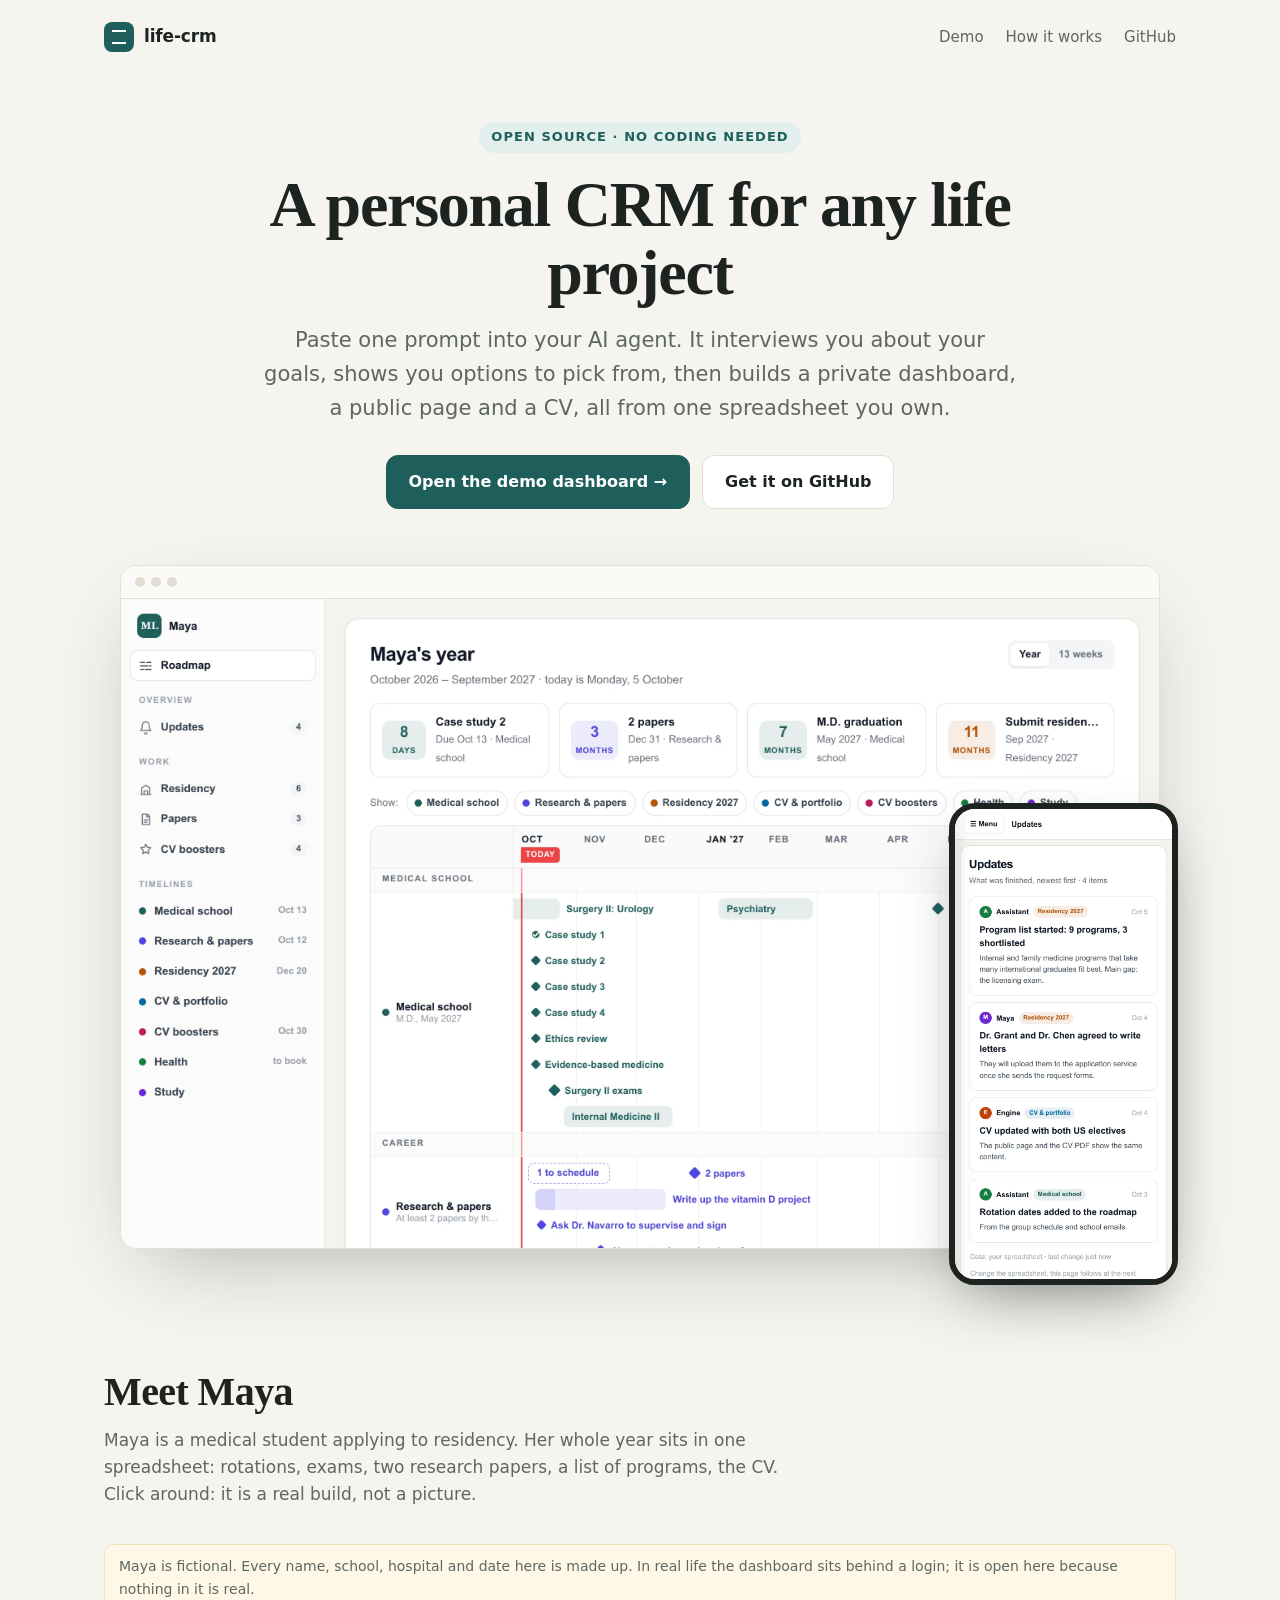
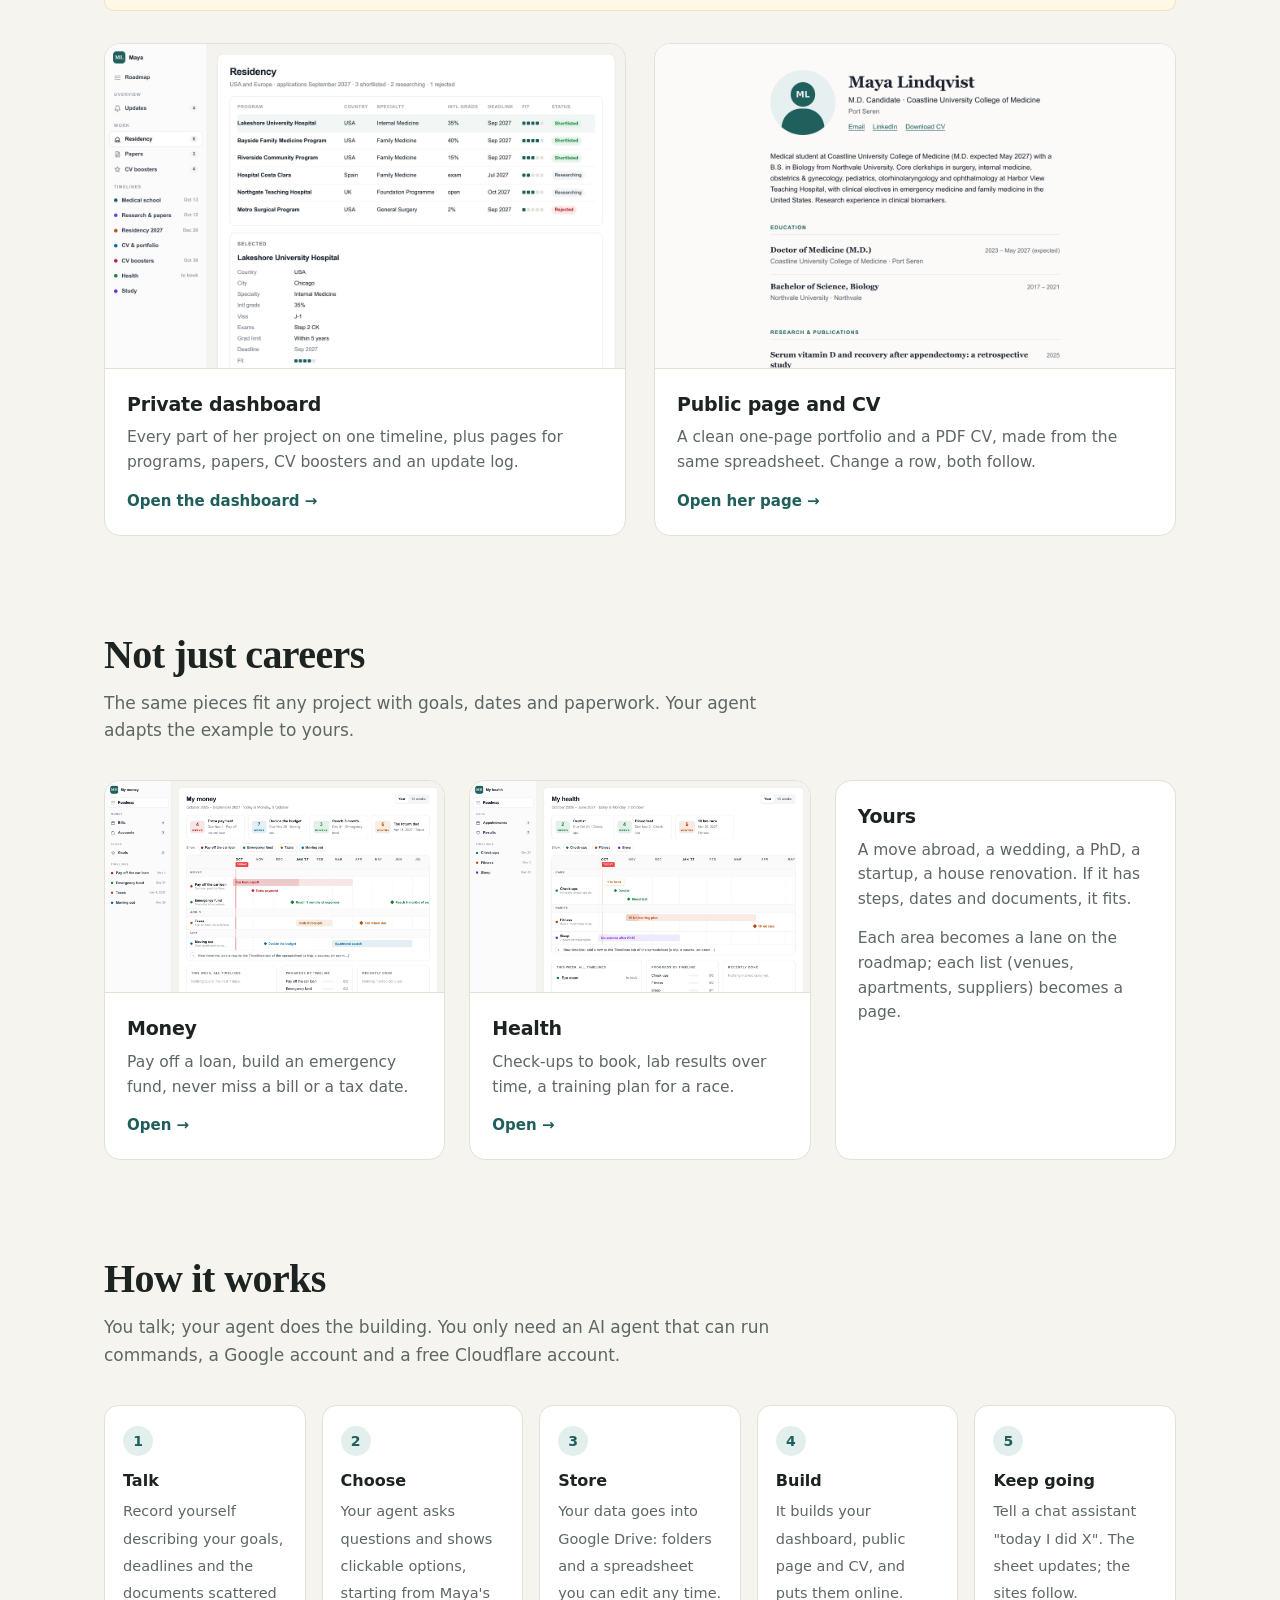
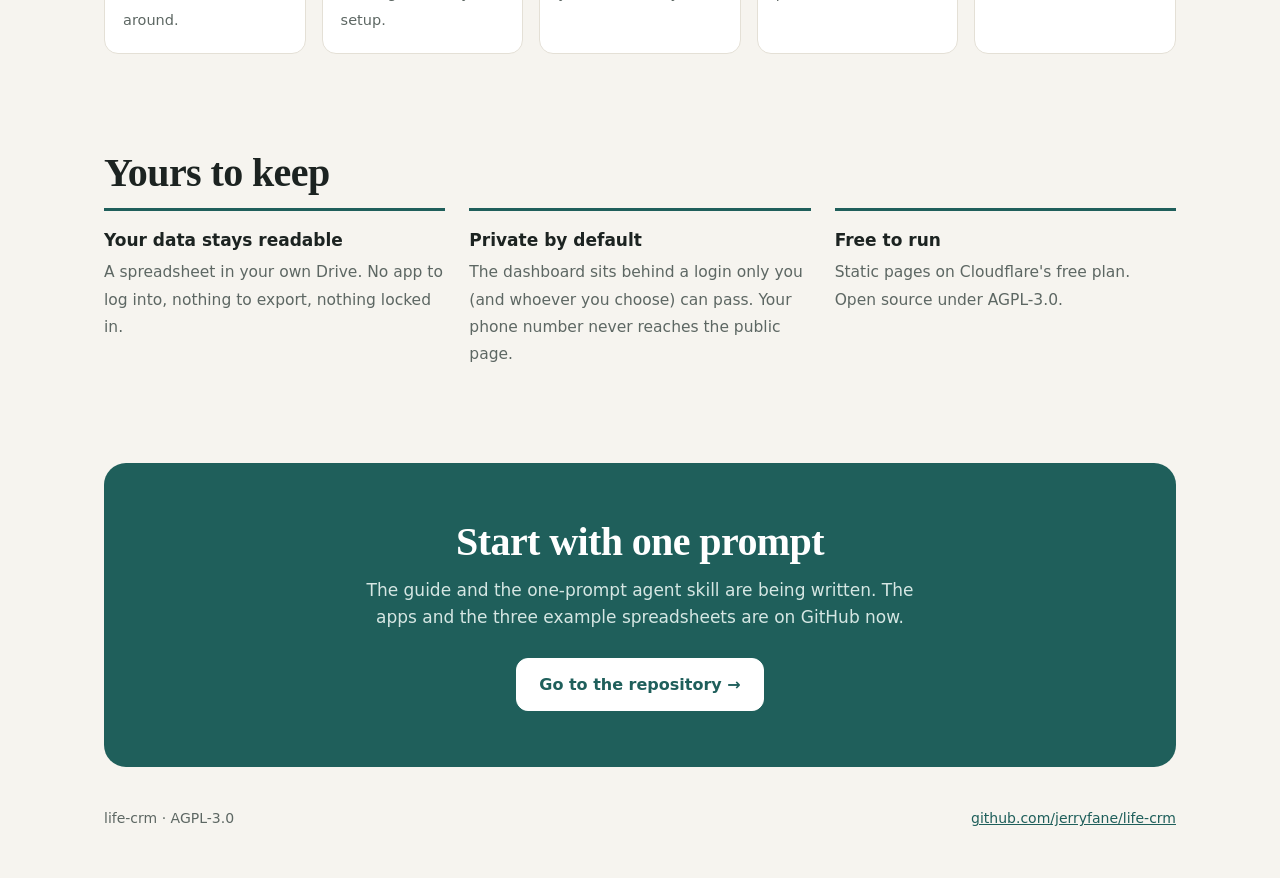
==== demo/index.html @ ea1a4719 "Live demo at life-crm.jerryfane.com - demo/build.py bundles a landing page, Maya's site + CV, her da" ====
<!doctype html>
<html lang="en">
<head>
<meta charset="utf-8">
<meta name="viewport" content="width=device-width, initial-scale=1">
<meta name="color-scheme" content="light only">
<title>life-crm · a personal CRM for any life project</title>
<meta name="description" content="Paste one prompt into your AI agent. It interviews you, then builds a private dashboard, a public page and a CV from one spreadsheet you own.">
<meta property="og:title" content="life-crm · a personal CRM for any life project">
<meta property="og:description" content="Your agent interviews you, then builds a private dashboard, a public page and a CV from one spreadsheet you own.">
<meta property="og:image" content="https://life-crm.jerryfane.com/img/career-roadmap.webp">
<link rel="canonical" href="https://life-crm.jerryfane.com/">
<link rel="icon" href="data:image/svg+xml,%3Csvg xmlns='http://www.w3.org/2000/svg' viewBox='0 0 64 64'%3E%3Crect width='64' height='64' rx='14' fill='%231f5f5b'/%3E%3Cpath d='M14 44h36M14 32h22M14 20h30' stroke='%23fff' stroke-width='6' stroke-linecap='round'/%3E%3C/svg%3E">
<style>
  :root { --ink: #1c2321; --muted: #5d6763; --line: #e4e0d6; --bg: #f6f4ef; --card: #fff; --teal: #1f5f5b; --teal-soft: #e3efed;
    --serif: Georgia, "Times New Roman", serif; --sans: system-ui, -apple-system, "Segoe UI", Roboto, "Helvetica Neue", sans-serif; }
  * { box-sizing: border-box; }
  body { margin: 0; background: var(--bg); color: var(--ink); font: 17px/1.6 var(--sans); -webkit-font-smoothing: antialiased; }
  a { color: var(--teal); }
  .wrap { max-width: 1120px; margin: 0 auto; padding: 0 24px; }
  nav { display: flex; align-items: center; justify-content: space-between; padding: 22px 0; }
  .brand { display: flex; align-items: center; gap: 10px; font-weight: 700; color: var(--ink); text-decoration: none; letter-spacing: -.01em; }
  .brand i { width: 30px; height: 30px; border-radius: 8px; background: var(--teal); display: grid; place-items: center; }
  .brand i::before { content: ""; width: 14px; height: 10px; border-top: 2.5px solid #fff; border-bottom: 2.5px solid #fff; }
  nav .links { display: flex; gap: 22px; font-size: 15px; }
  nav .links a { color: var(--muted); text-decoration: none; } nav .links a:hover { color: var(--ink); }

  .hero { display: grid; grid-template-columns: 1fr; gap: 48px; padding: 48px 0 24px; text-align: center; }
  .eyebrow { display: inline-block; font-size: 13px; font-weight: 700; letter-spacing: .08em; text-transform: uppercase; color: var(--teal);
    background: var(--teal-soft); padding: 5px 12px; border-radius: 999px; }
  h1 { font: 600 clamp(38px, 6vw, 64px)/1.06 var(--serif); letter-spacing: -.02em; margin: 18px auto 18px; max-width: 14em; }
  .lede { font-size: clamp(18px, 2.2vw, 21px); color: var(--muted); max-width: 36em; margin: 0 auto; }
  .cta { display: flex; gap: 12px; justify-content: center; flex-wrap: wrap; margin-top: 30px; }
  .btn { display: inline-flex; align-items: center; gap: 8px; padding: 13px 22px; border-radius: 12px; font-weight: 650; font-size: 16px; text-decoration: none;
    border: 1px solid var(--line); background: var(--card); color: var(--ink); transition: transform .15s, box-shadow .15s; }
  .btn:hover { transform: translateY(-1px); box-shadow: 0 6px 18px rgba(28, 35, 33, .08); }
  .btn.primary { background: var(--teal); border-color: var(--teal); color: #fff; }

  .frame { border-radius: 16px; background: var(--card); border: 1px solid var(--line); box-shadow: 0 30px 80px -30px rgba(28, 35, 33, .35); overflow: hidden; }
  .frame .bar { display: flex; gap: 6px; padding: 11px 14px; border-bottom: 1px solid var(--line); background: #fbfaf7; }
  .frame .bar b { width: 10px; height: 10px; border-radius: 50%; background: #e2ddd2; }
  .frame img { display: block; width: 100%; height: auto; }
  .showcase { position: relative; margin: 8px auto 0; max-width: 1040px; }
  .showcase .phone { position: absolute; right: -18px; bottom: -36px; width: 22%; min-width: 150px; border-radius: 26px; border: 6px solid #1c2321;
    box-shadow: 0 24px 60px -20px rgba(28, 35, 33, .5); overflow: hidden; background: #fff; }
  .showcase .phone img { display: block; width: 100%; height: auto; }

  section { padding: 96px 0 0; }
  h2 { font: 600 clamp(28px, 4vw, 40px)/1.15 var(--serif); letter-spacing: -.015em; margin: 0 0 12px; }
  .sub { color: var(--muted); max-width: 40em; margin: 0 0 36px; }
  .note { font-size: 14px; color: var(--muted); background: #fff8e6; border: 1px solid #f1e3b8; border-radius: 10px; padding: 10px 14px; display: inline-block; margin: 0 0 32px; }

  .grid2 { display: grid; grid-template-columns: repeat(2, 1fr); gap: 28px; }
  .grid3 { display: grid; grid-template-columns: repeat(3, 1fr); gap: 24px; }
  .card { background: var(--card); border: 1px solid var(--line); border-radius: 16px; overflow: hidden; display: flex; flex-direction: column; text-decoration: none; color: inherit;
    transition: transform .15s, box-shadow .15s; }
  a.card:hover { transform: translateY(-2px); box-shadow: 0 16px 40px -18px rgba(28, 35, 33, .3); }
  .card img { display: block; width: 100%; height: auto; aspect-ratio: 16 / 10; object-fit: cover; object-position: top left; border-bottom: 1px solid var(--line); }
  .card .body { padding: 20px 22px 22px; }
  .card h3 { margin: 0 0 6px; font-size: 19px; letter-spacing: -.01em; }
  .card p { margin: 0; color: var(--muted); font-size: 15.5px; }
  .card .go { margin-top: 14px; font-weight: 650; font-size: 15px; color: var(--teal); }

  .steps { list-style: none; padding: 0; margin: 0; display: grid; grid-template-columns: repeat(5, 1fr); gap: 16px; counter-reset: s; }
  .steps li { background: var(--card); border: 1px solid var(--line); border-radius: 14px; padding: 20px 18px; counter-increment: s; }
  .steps li::before { content: counter(s); display: grid; place-items: center; width: 30px; height: 30px; border-radius: 50%; background: var(--teal-soft); color: var(--teal);
    font-weight: 700; font-size: 14px; margin-bottom: 12px; }
  .steps b { display: block; font-size: 16px; margin-bottom: 4px; }
  .steps span { color: var(--muted); font-size: 14.5px; line-height: 1.5; }

  .own { display: grid; grid-template-columns: repeat(3, 1fr); gap: 24px; }
  .own div { border-top: 3px solid var(--teal); padding-top: 16px; }
  .own b { display: block; font-size: 17px; margin-bottom: 4px; }
  .own span { color: var(--muted); font-size: 15.5px; }

  .final { margin: 96px 0 0; background: var(--teal); color: #fff; border-radius: 22px; padding: 56px 40px; text-align: center; }
  .final h2 { color: #fff; }
  .final p { color: #d5e6e3; max-width: 34em; margin: 0 auto 26px; }
  .final .btn { background: #fff; color: var(--teal); border-color: #fff; }
  footer { padding: 40px 0 48px; color: var(--muted); font-size: 14px; display: flex; justify-content: space-between; gap: 16px; flex-wrap: wrap; }

  @media (max-width: 900px) {
    .steps { grid-template-columns: 1fr 1fr; }
    .grid3, .own { grid-template-columns: 1fr; }
  }
  @media (max-width: 680px) {
    .wrap { padding: 0 18px; }
    nav .links a.hide-sm { display: none; }
    .hero { padding-top: 24px; gap: 36px; }
    .grid2, .steps { grid-template-columns: 1fr; }
    .showcase .phone { display: none; }
    section { padding-top: 72px; }
    .final { padding: 40px 22px; margin-top: 72px; }
  }
</style>
</head>
<body>
<div class="wrap">
  <nav>
    <a class="brand" href="/"><i></i>life-crm</a>
    <div class="links">
      <a class="hide-sm" href="#maya">Demo</a>
      <a class="hide-sm" href="#how">How it works</a>
      <a href="https://github.com/jerryfane/life-crm">GitHub</a>
    </div>
  </nav>

  <header class="hero">
    <div>
      <span class="eyebrow">Open source · no coding needed</span>
      <h1>A personal CRM for any life project</h1>
      <p class="lede">Paste one prompt into your AI agent. It interviews you about your goals, shows you options to pick from, then builds a private dashboard, a public page and a CV, all from one spreadsheet you own.</p>
      <div class="cta">
        <a class="btn primary" href="/demo/dashboard/">Open the demo dashboard →</a>
        <a class="btn" href="https://github.com/jerryfane/life-crm">Get it on GitHub</a>
      </div>
    </div>
    <div class="showcase">
      <div class="frame"><div class="bar"><b></b><b></b><b></b></div>
        <img src="img/career-roadmap.webp" width="2560" height="1600" alt="Maya's dashboard: a one-year roadmap with lanes for medical school, research, residency, CV, health and study">
      </div>
      <div class="phone"><img src="img/career-phone.webp" width="780" height="1688" alt="The dashboard on a phone: the updates feed"></div>
    </div>
  </header>

  <section id="maya">
    <h2>Meet Maya</h2>
    <p class="sub">Maya is a medical student applying to residency. Her whole year sits in one spreadsheet: rotations, exams, two research papers, a list of programs, the CV. Click around: it is a real build, not a picture.</p>
    <p class="note">Maya is fictional. Every name, school, hospital and date here is made up. In real life the dashboard sits behind a login; it is open here because nothing in it is real.</p>
    <div class="grid2">
      <a class="card" href="/demo/dashboard/">
        <img src="img/career-programs.webp" width="2560" height="1600" alt="Residency programs as a table with fit and status" loading="lazy">
        <div class="body"><h3>Private dashboard</h3><p>Every part of her project on one timeline, plus pages for programs, papers, CV boosters and an update log.</p><div class="go">Open the dashboard →</div></div>
      </a>
      <a class="card" href="/demo/site/">
        <img src="img/career-site.webp" width="2560" height="1600" alt="Maya's public one-page site" loading="lazy">
        <div class="body"><h3>Public page and CV</h3><p>A clean one-page portfolio and a PDF CV, made from the same spreadsheet. Change a row, both follow.</p><div class="go">Open her page →</div></div>
      </a>
    </div>
  </section>

  <section>
    <h2>Not just careers</h2>
    <p class="sub">The same pieces fit any project with goals, dates and paperwork. Your agent adapts the example to yours.</p>
    <div class="grid3">
      <a class="card" href="/demo/finance/">
        <img src="img/finance-roadmap.webp" width="2560" height="1600" alt="A money dashboard: car loan, emergency fund, taxes, moving out" loading="lazy">
        <div class="body"><h3>Money</h3><p>Pay off a loan, build an emergency fund, never miss a bill or a tax date.</p><div class="go">Open →</div></div>
      </a>
      <a class="card" href="/demo/health/">
        <img src="img/health-roadmap.webp" width="2560" height="1600" alt="A health dashboard: check-ups, fitness, sleep" loading="lazy">
        <div class="body"><h3>Health</h3><p>Check-ups to book, lab results over time, a training plan for a race.</p><div class="go">Open →</div></div>
      </a>
      <div class="card">
        <div class="body">
          <h3>Yours</h3>
          <p>A move abroad, a wedding, a PhD, a startup, a house renovation. If it has steps, dates and documents, it fits.</p>
          <p style="margin-top:14px">Each area becomes a lane on the roadmap; each list (venues, apartments, suppliers) becomes a page.</p>
        </div>
      </div>
    </div>
  </section>

  <section id="how">
    <h2>How it works</h2>
    <p class="sub">You talk; your agent does the building. You only need an AI agent that can run commands, a Google account and a free Cloudflare account.</p>
    <ol class="steps">
      <li><b>Talk</b><span>Record yourself describing your goals, deadlines and the documents scattered around.</span></li>
      <li><b>Choose</b><span>Your agent asks questions and shows clickable options, starting from Maya's setup.</span></li>
      <li><b>Store</b><span>Your data goes into Google Drive: folders and a spreadsheet you can edit any time.</span></li>
      <li><b>Build</b><span>It builds your dashboard, public page and CV, and puts them online.</span></li>
      <li><b>Keep going</b><span>Tell a chat assistant "today I did X". The sheet updates; the sites follow.</span></li>
    </ol>
  </section>

  <section>
    <h2>Yours to keep</h2>
    <div class="own">
      <div><b>Your data stays readable</b><span>A spreadsheet in your own Drive. No app to log into, nothing to export, nothing locked in.</span></div>
      <div><b>Private by default</b><span>The dashboard sits behind a login only you (and whoever you choose) can pass. Your phone number never reaches the public page.</span></div>
      <div><b>Free to run</b><span>Static pages on Cloudflare's free plan. Open source under AGPL-3.0.</span></div>
    </div>
  </section>

  <div class="final">
    <h2>Start with one prompt</h2>
    <p>The guide and the one-prompt agent skill are being written. The apps and the three example spreadsheets are on GitHub now.</p>
    <a class="btn" href="https://github.com/jerryfane/life-crm">Go to the repository →</a>
  </div>

  <footer>
    <span>life-crm · AGPL-3.0</span>
    <span><a href="https://github.com/jerryfane/life-crm">github.com/jerryfane/life-crm</a></span>
  </footer>
</div>
</body>
</html>
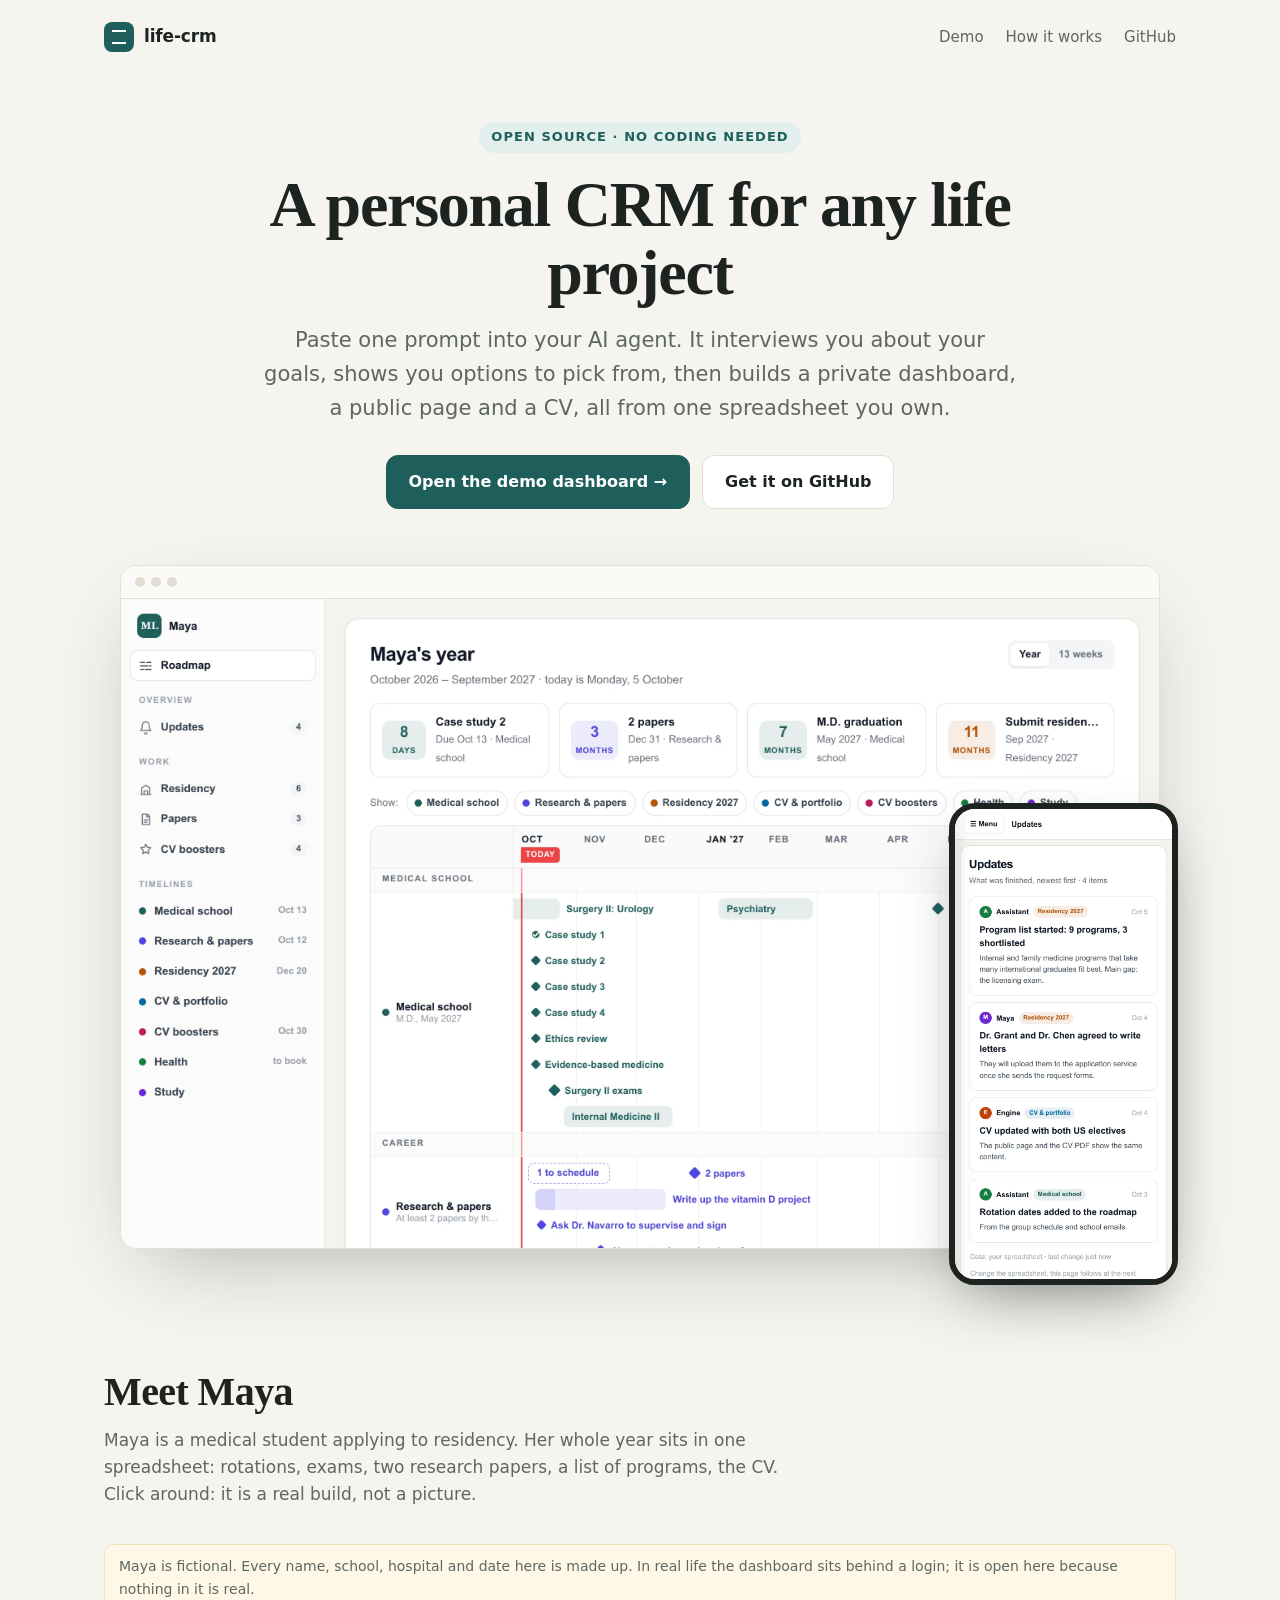
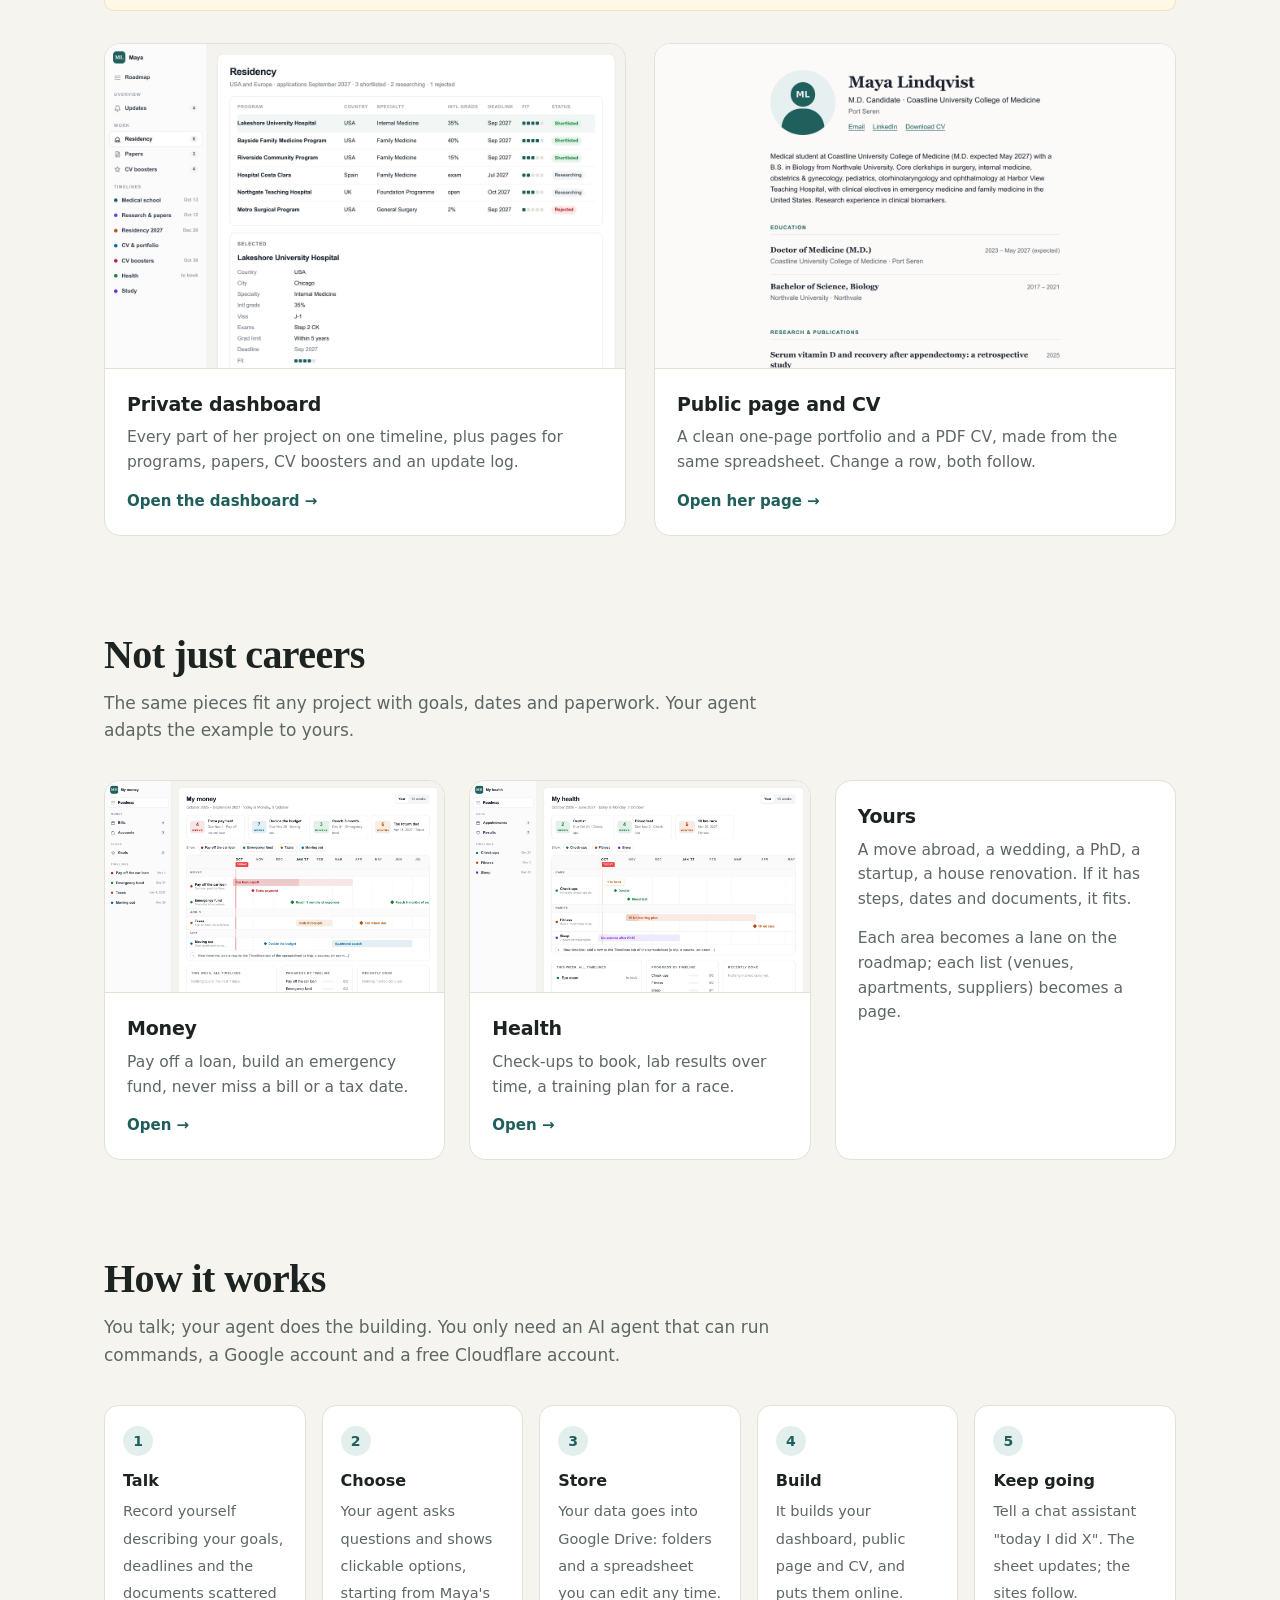
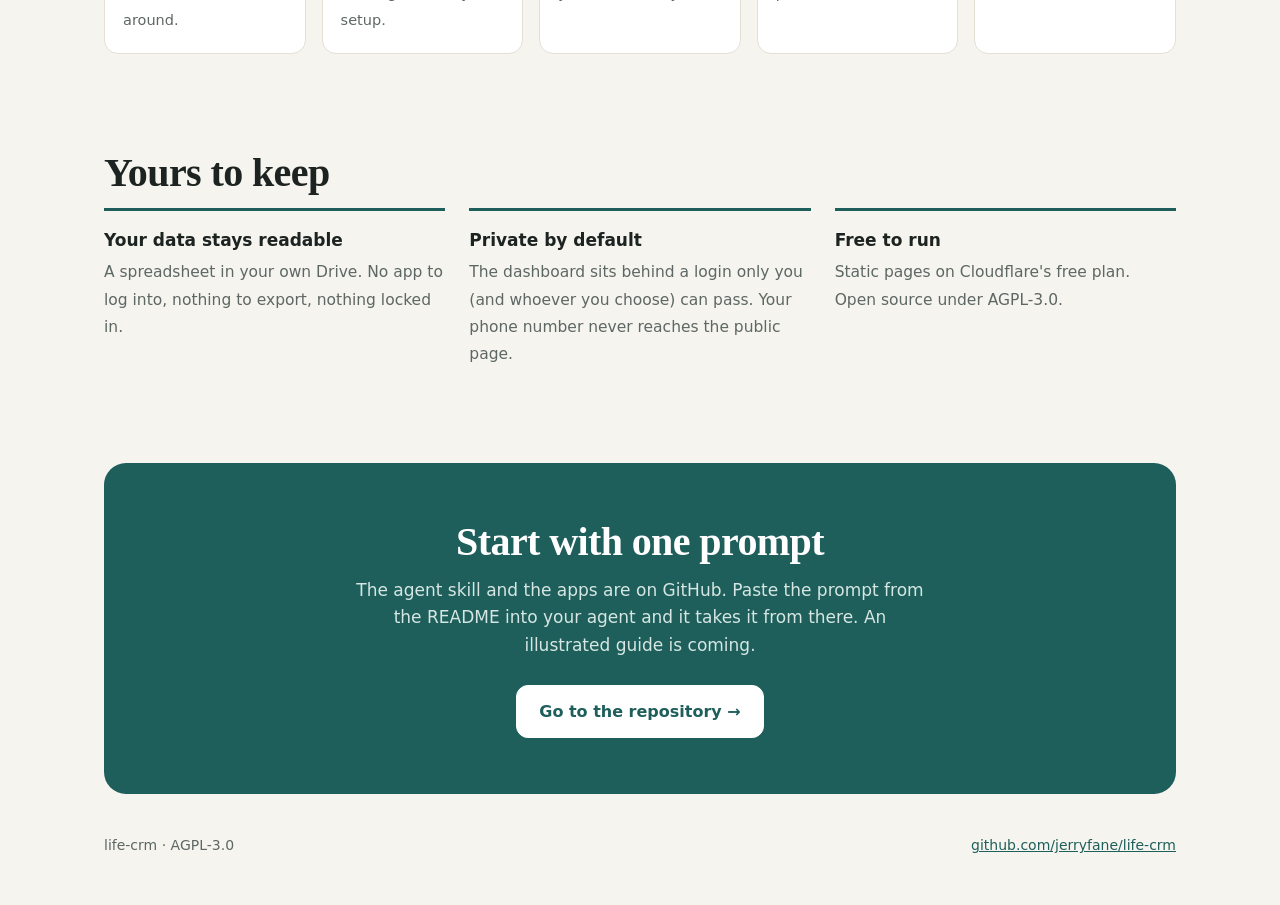
==== commit fd12eea2: "Agent skill: interview, goals, proposals, storage, sites, interface, handoff, upkeep - skill/SKILL.m" ====
--- a/demo/index.html
+++ b/demo/index.html
@@ -184,7 +184,7 @@
 
   <div class="final">
     <h2>Start with one prompt</h2>
-    <p>The guide and the one-prompt agent skill are being written. The apps and the three example spreadsheets are on GitHub now.</p>
+    <p>The agent skill and the apps are on GitHub. Paste the prompt from the README into your agent and it takes it from there. An illustrated guide is coming.</p>
     <a class="btn" href="https://github.com/jerryfane/life-crm">Go to the repository →</a>
   </div>
 
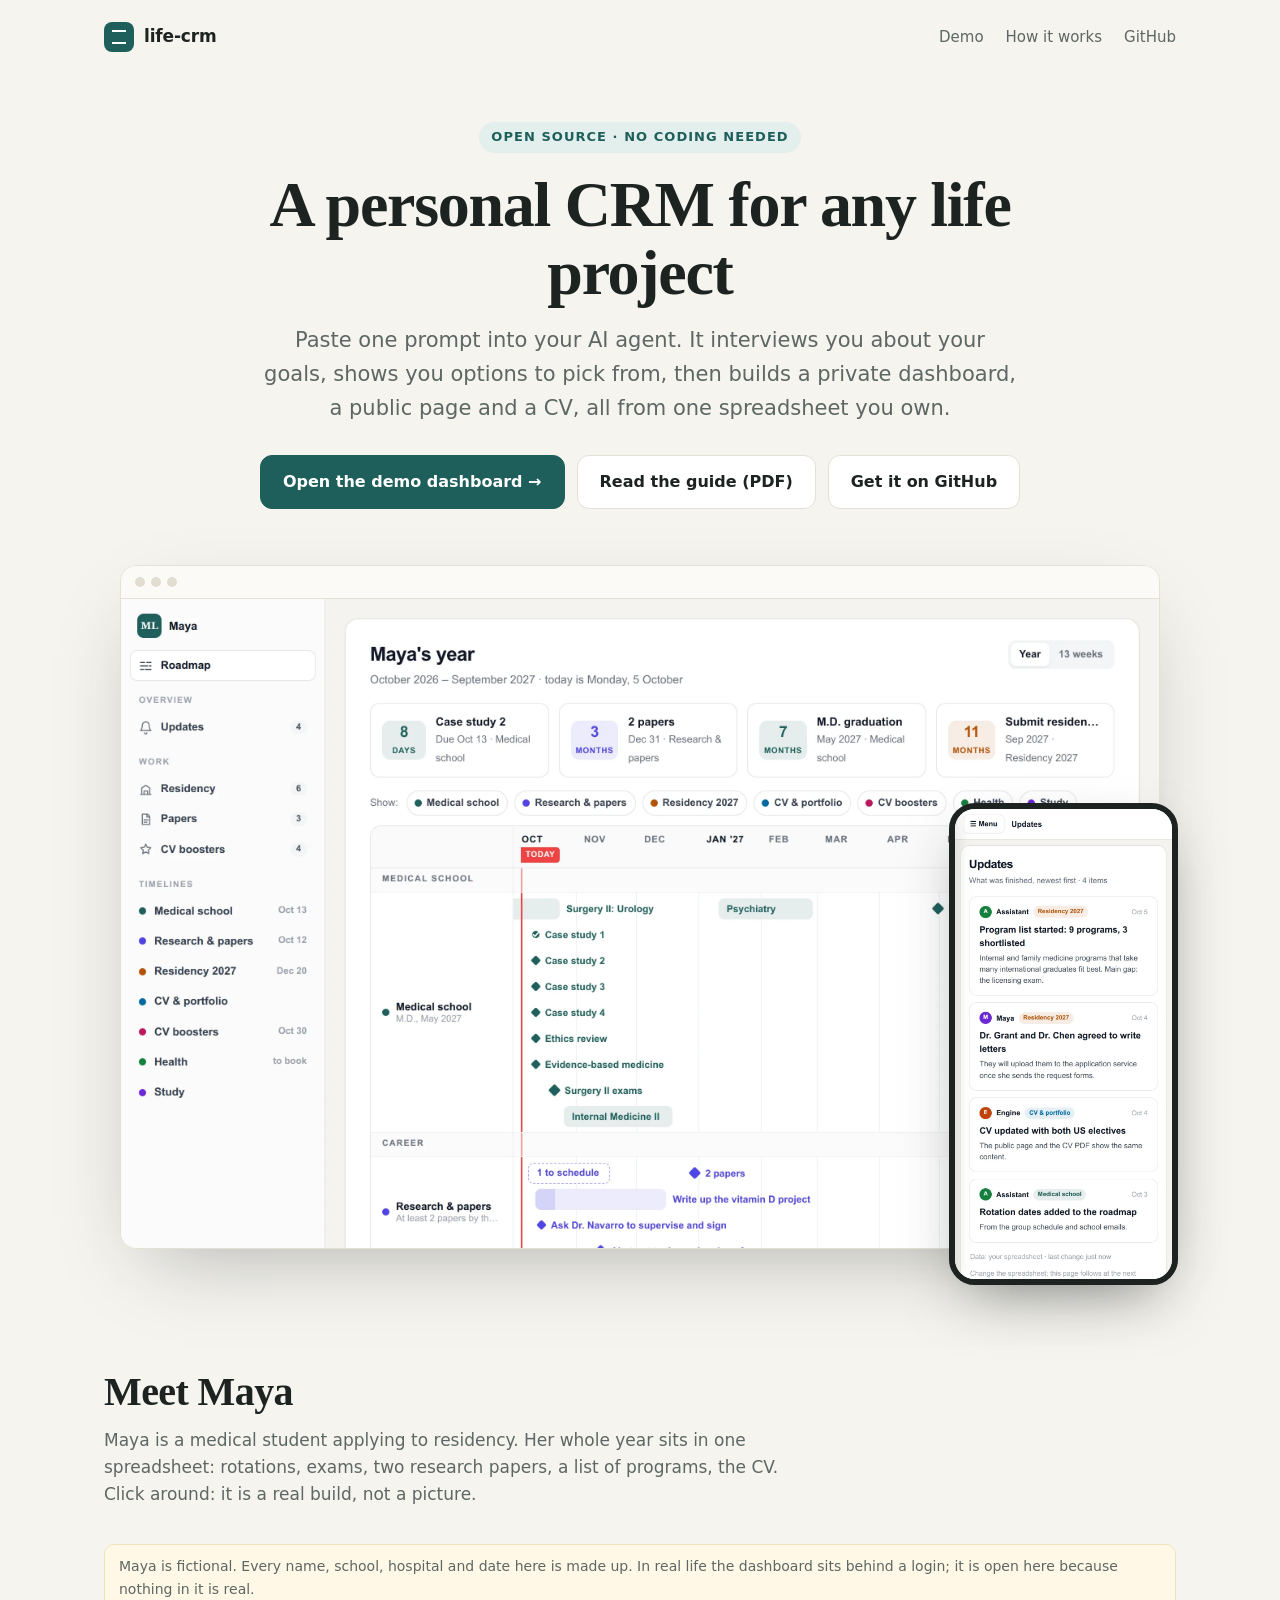
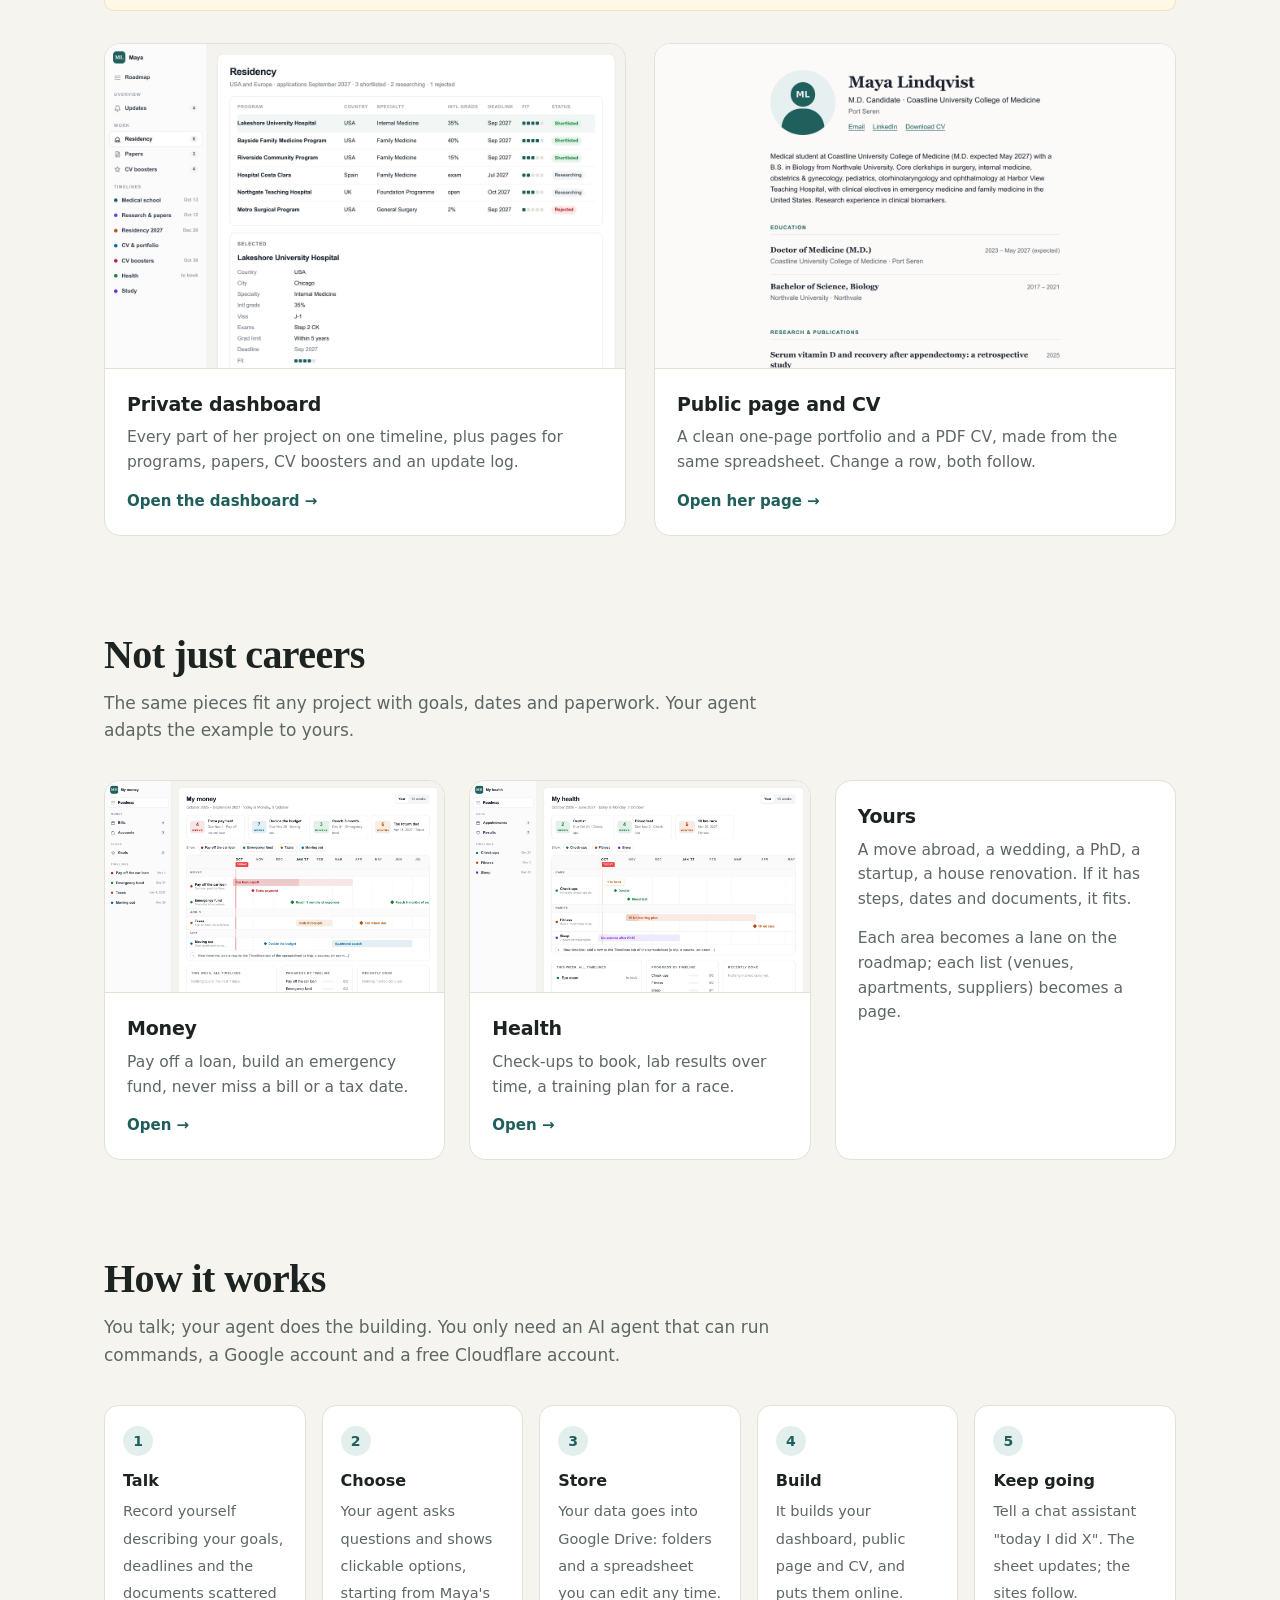
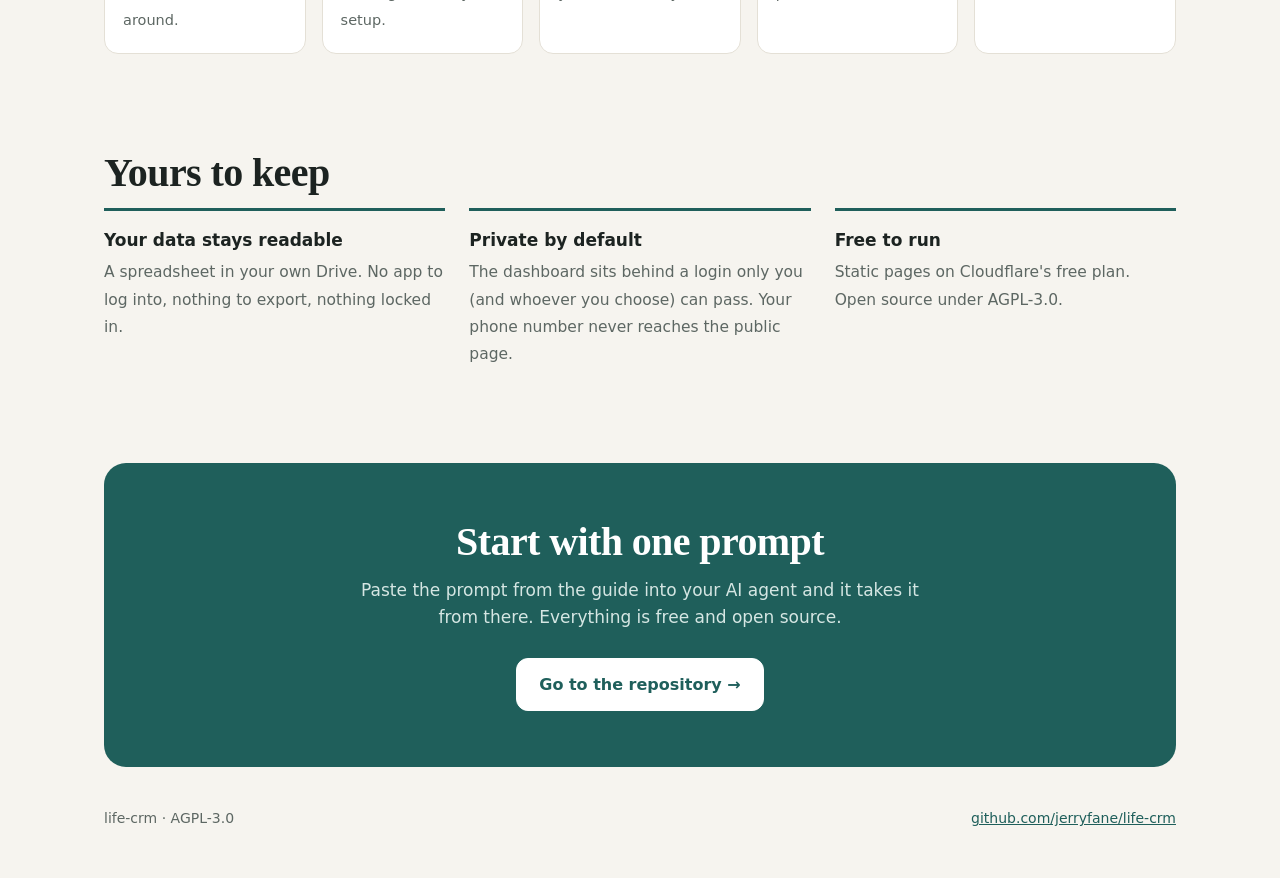
==== commit 8780b22d: "Plain-language guide and illustrated PDF - guide/NN-*.md: 13 chapters (what you get, Maya, the piece" ====
--- a/demo/index.html
+++ b/demo/index.html
@@ -112,6 +112,7 @@
       <p class="lede">Paste one prompt into your AI agent. It interviews you about your goals, shows you options to pick from, then builds a private dashboard, a public page and a CV, all from one spreadsheet you own.</p>
       <div class="cta">
         <a class="btn primary" href="/demo/dashboard/">Open the demo dashboard →</a>
+        <a class="btn" href="/guide.pdf">Read the guide (PDF)</a>
         <a class="btn" href="https://github.com/jerryfane/life-crm">Get it on GitHub</a>
       </div>
     </div>
@@ -184,7 +185,7 @@
 
   <div class="final">
     <h2>Start with one prompt</h2>
-    <p>The agent skill and the apps are on GitHub. Paste the prompt from the README into your agent and it takes it from there. An illustrated guide is coming.</p>
+    <p>Paste the prompt from the guide into your AI agent and it takes it from there. Everything is free and open source.</p>
     <a class="btn" href="https://github.com/jerryfane/life-crm">Go to the repository →</a>
   </div>
 
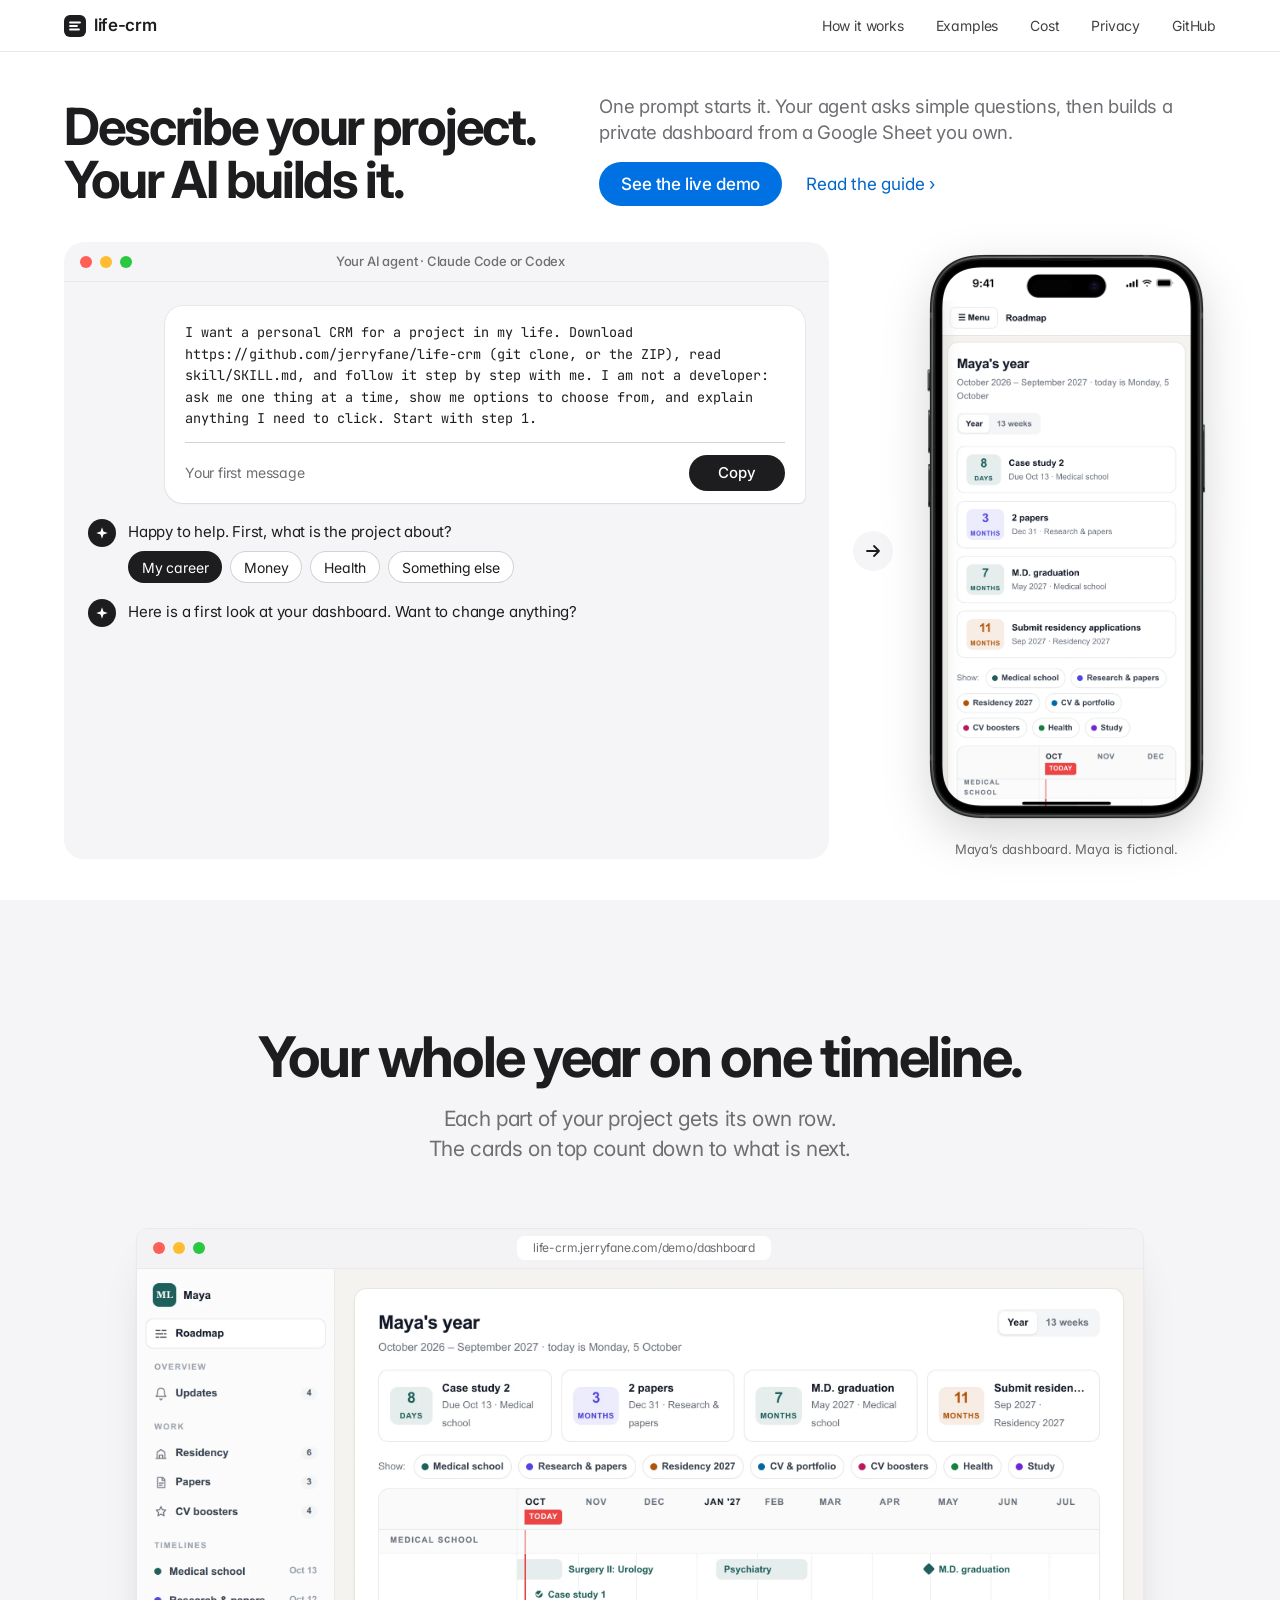
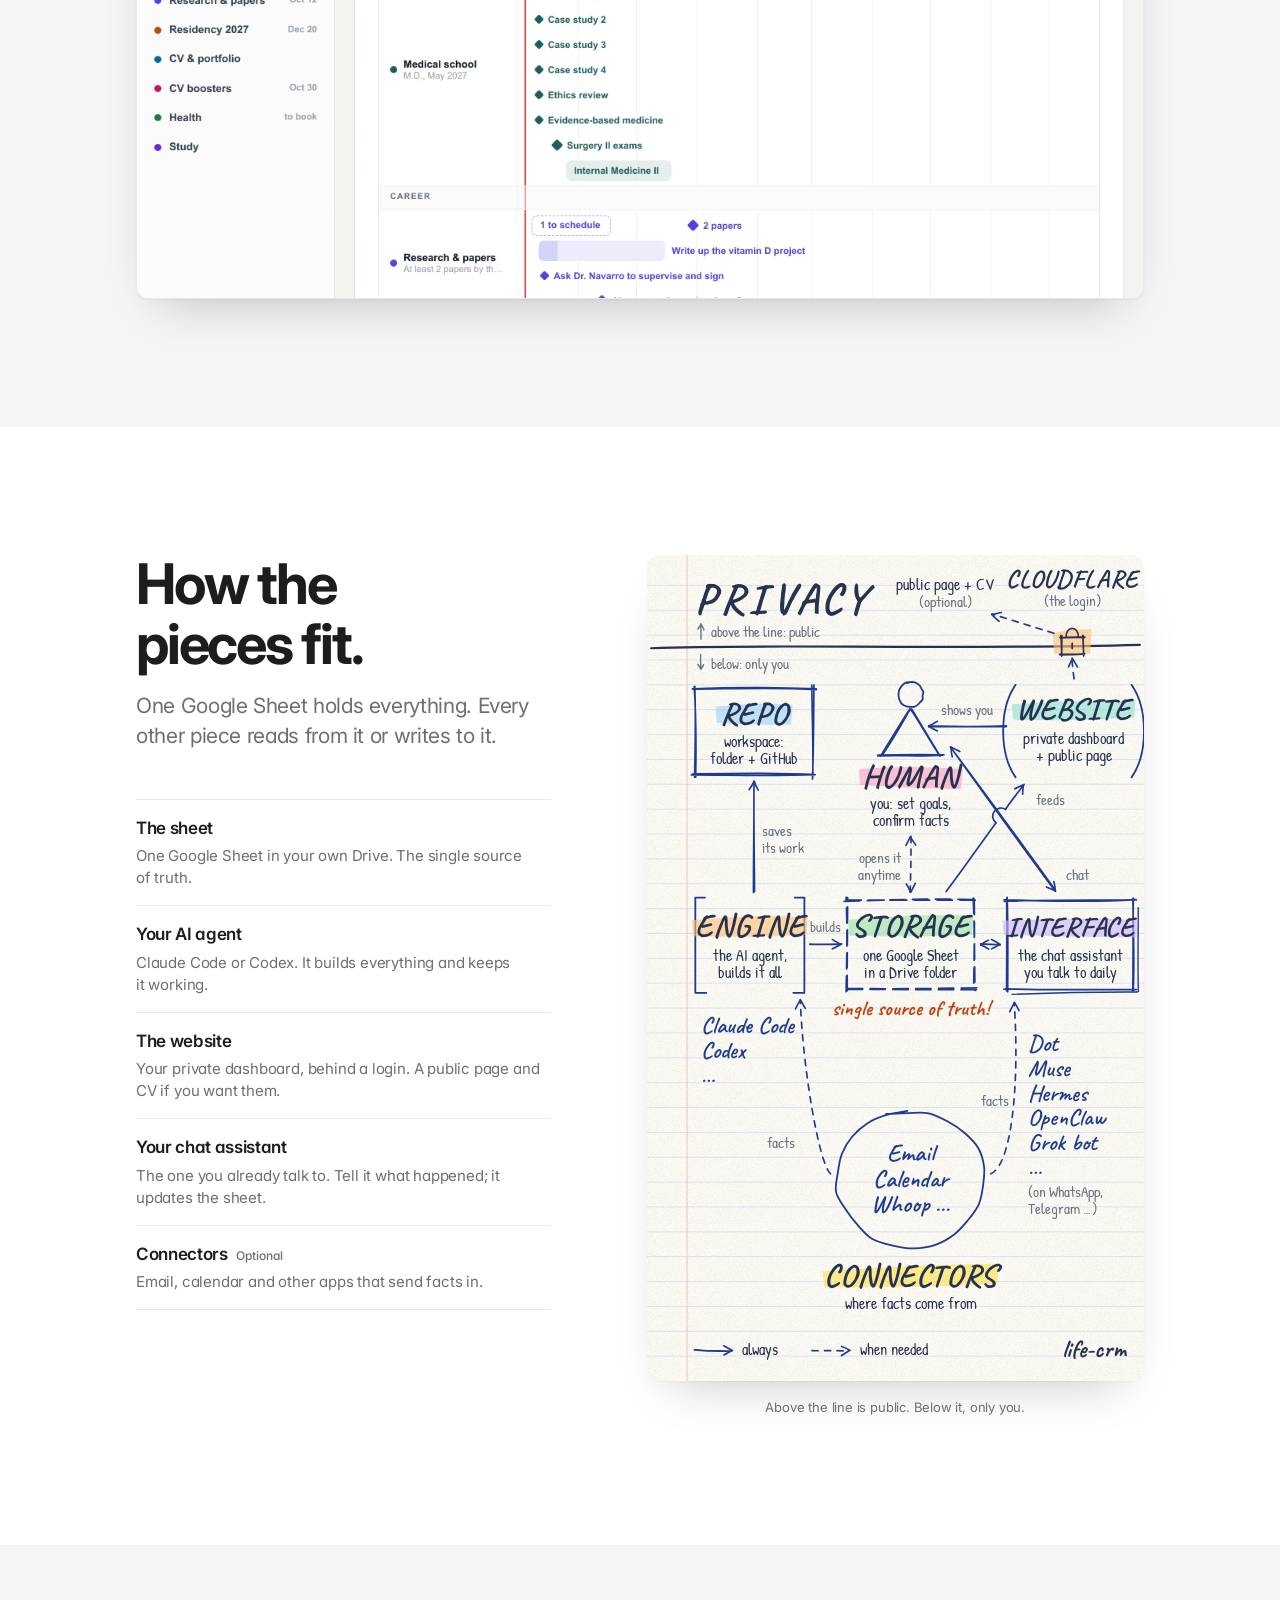
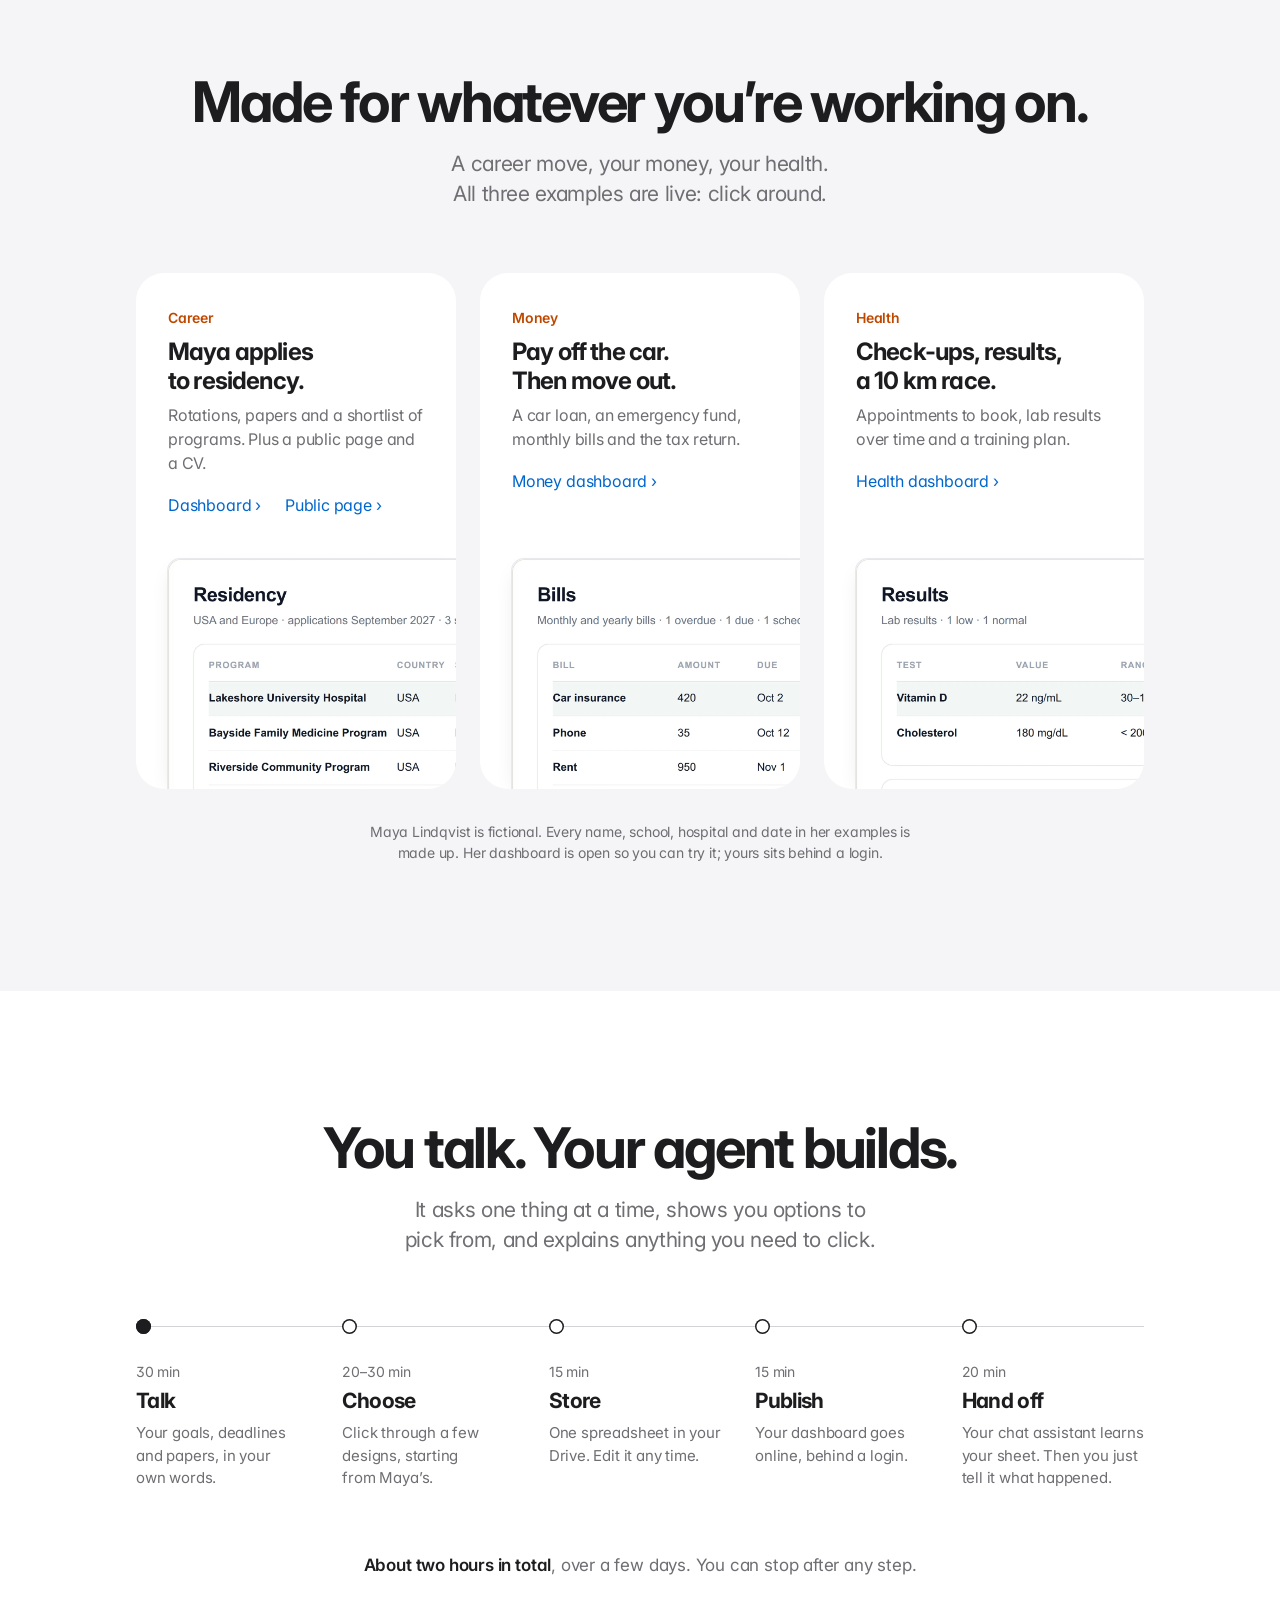
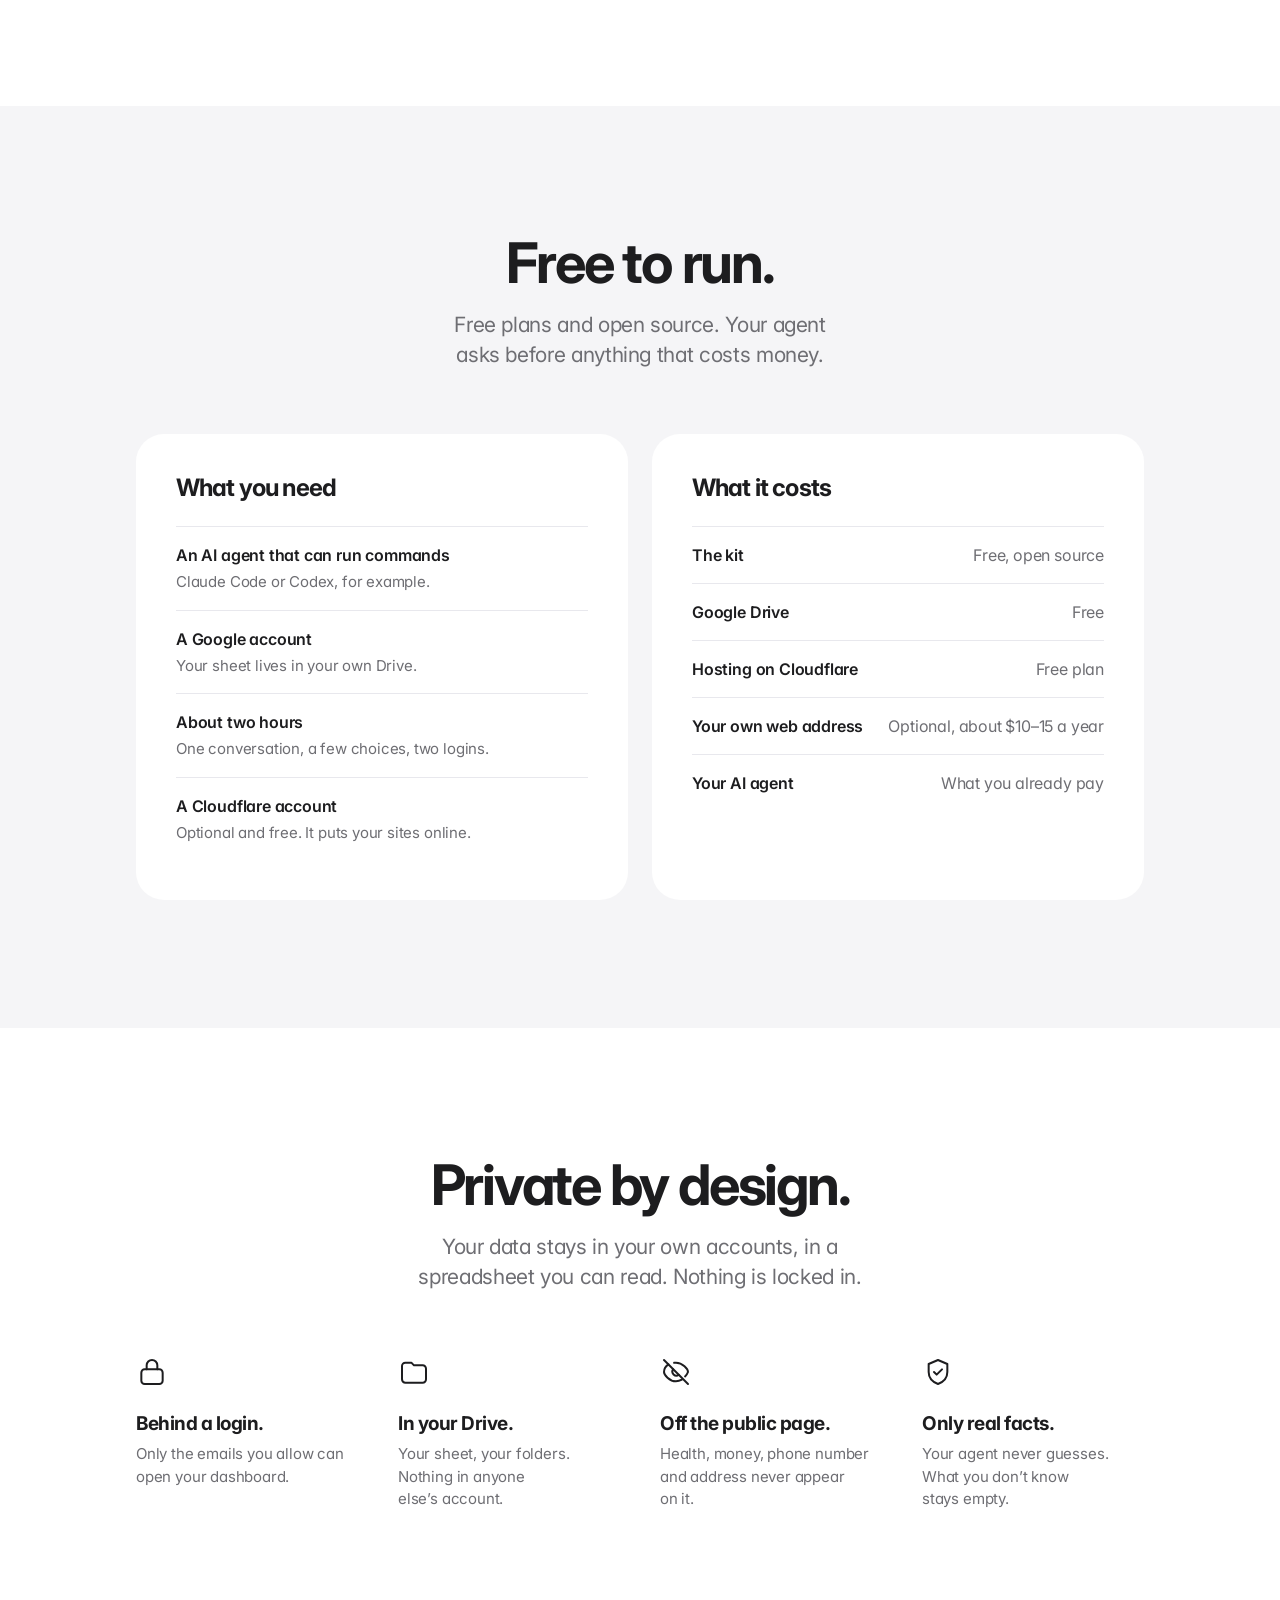
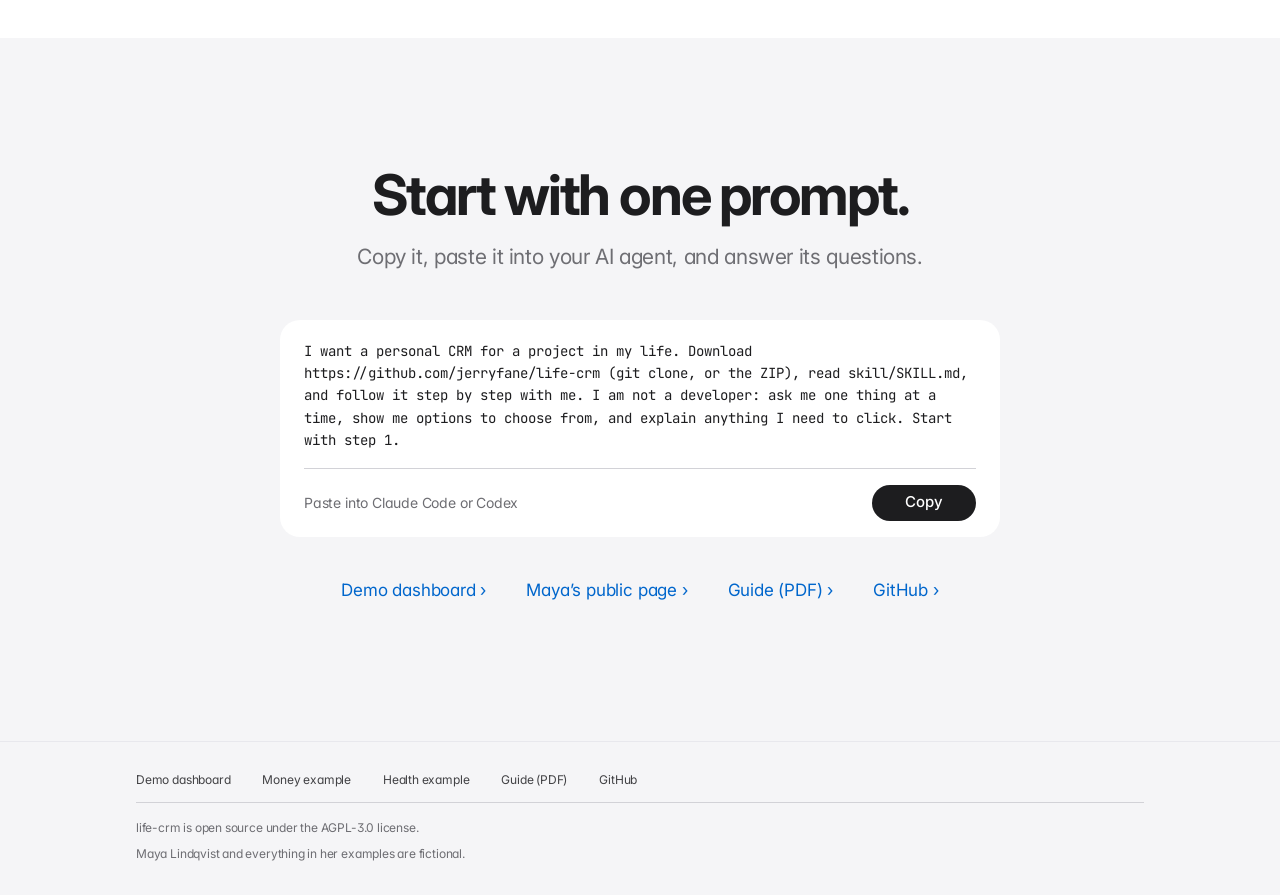
==== commit 5e19c8ae: "Landing: quiet design with the Chat hero, live on life-crm.jerryfane.com" ====
--- a/demo/index.html
+++ b/demo/index.html
@@ -2,197 +2,524 @@
 <html lang="en">
 <head>
 <meta charset="utf-8">
-<meta name="viewport" content="width=device-width, initial-scale=1">
+<meta name="viewport" content="width=device-width, initial-scale=1, viewport-fit=cover">
 <meta name="color-scheme" content="light only">
-<title>life-crm · a personal CRM for any life project</title>
-<meta name="description" content="Paste one prompt into your AI agent. It interviews you, then builds a private dashboard, a public page and a CV from one spreadsheet you own.">
-<meta property="og:title" content="life-crm · a personal CRM for any life project">
-<meta property="og:description" content="Your agent interviews you, then builds a private dashboard, a public page and a CV from one spreadsheet you own.">
-<meta property="og:image" content="https://life-crm.jerryfane.com/img/career-roadmap.webp">
+<title>life-crm · a personal CRM for your life</title>
+<meta name="description" content="Describe your project to your AI agent. It asks simple questions, then builds a private dashboard from a Google Sheet you own.">
+<meta property="og:title" content="life-crm · a personal CRM for your life">
+<meta property="og:description" content="Describe your project to your AI agent. It asks simple questions, then builds a private dashboard from a Google Sheet you own.">
+<meta property="og:image" content="https://life-crm.jerryfane.com/img/shot-career-roadmap.webp">
 <link rel="canonical" href="https://life-crm.jerryfane.com/">
-<link rel="icon" href="data:image/svg+xml,%3Csvg xmlns='http://www.w3.org/2000/svg' viewBox='0 0 64 64'%3E%3Crect width='64' height='64' rx='14' fill='%231f5f5b'/%3E%3Cpath d='M14 44h36M14 32h22M14 20h30' stroke='%23fff' stroke-width='6' stroke-linecap='round'/%3E%3C/svg%3E">
+<link rel="icon" href="data:image/svg+xml,%3Csvg xmlns='http://www.w3.org/2000/svg' viewBox='0 0 64 64'%3E%3Crect width='64' height='64' rx='14' fill='%231d1d1f'/%3E%3Cpath d='M16 22h32M16 32h22M16 42h28' stroke='%23fff' stroke-width='5' stroke-linecap='round'/%3E%3C/svg%3E">
+<link rel="preconnect" href="https://fonts.googleapis.com">
+<link rel="preconnect" href="https://fonts.gstatic.com" crossorigin>
+<link rel="stylesheet" href="https://fonts.googleapis.com/css2?family=Inter:wght@400;500;600;700&family=JetBrains+Mono:wght@400;500&display=swap">
 <style>
-  :root { --ink: #1c2321; --muted: #5d6763; --line: #e4e0d6; --bg: #f6f4ef; --card: #fff; --teal: #1f5f5b; --teal-soft: #e3efed;
-    --serif: Georgia, "Times New Roman", serif; --sans: system-ui, -apple-system, "Segoe UI", Roboto, "Helvetica Neue", sans-serif; }
-  * { box-sizing: border-box; }
-  body { margin: 0; background: var(--bg); color: var(--ink); font: 17px/1.6 var(--sans); -webkit-font-smoothing: antialiased; }
-  a { color: var(--teal); }
-  .wrap { max-width: 1120px; margin: 0 auto; padding: 0 24px; }
-  nav { display: flex; align-items: center; justify-content: space-between; padding: 22px 0; }
-  .brand { display: flex; align-items: center; gap: 10px; font-weight: 700; color: var(--ink); text-decoration: none; letter-spacing: -.01em; }
-  .brand i { width: 30px; height: 30px; border-radius: 8px; background: var(--teal); display: grid; place-items: center; }
-  .brand i::before { content: ""; width: 14px; height: 10px; border-top: 2.5px solid #fff; border-bottom: 2.5px solid #fff; }
-  nav .links { display: flex; gap: 22px; font-size: 15px; }
-  nav .links a { color: var(--muted); text-decoration: none; } nav .links a:hover { color: var(--ink); }
-
-  .hero { display: grid; grid-template-columns: 1fr; gap: 48px; padding: 48px 0 24px; text-align: center; }
-  .eyebrow { display: inline-block; font-size: 13px; font-weight: 700; letter-spacing: .08em; text-transform: uppercase; color: var(--teal);
-    background: var(--teal-soft); padding: 5px 12px; border-radius: 999px; }
-  h1 { font: 600 clamp(38px, 6vw, 64px)/1.06 var(--serif); letter-spacing: -.02em; margin: 18px auto 18px; max-width: 14em; }
-  .lede { font-size: clamp(18px, 2.2vw, 21px); color: var(--muted); max-width: 36em; margin: 0 auto; }
-  .cta { display: flex; gap: 12px; justify-content: center; flex-wrap: wrap; margin-top: 30px; }
-  .btn { display: inline-flex; align-items: center; gap: 8px; padding: 13px 22px; border-radius: 12px; font-weight: 650; font-size: 16px; text-decoration: none;
-    border: 1px solid var(--line); background: var(--card); color: var(--ink); transition: transform .15s, box-shadow .15s; }
-  .btn:hover { transform: translateY(-1px); box-shadow: 0 6px 18px rgba(28, 35, 33, .08); }
-  .btn.primary { background: var(--teal); border-color: var(--teal); color: #fff; }
-
-  .frame { border-radius: 16px; background: var(--card); border: 1px solid var(--line); box-shadow: 0 30px 80px -30px rgba(28, 35, 33, .35); overflow: hidden; }
-  .frame .bar { display: flex; gap: 6px; padding: 11px 14px; border-bottom: 1px solid var(--line); background: #fbfaf7; }
-  .frame .bar b { width: 10px; height: 10px; border-radius: 50%; background: #e2ddd2; }
-  .frame img { display: block; width: 100%; height: auto; }
-  .showcase { position: relative; margin: 8px auto 0; max-width: 1040px; }
-  .showcase .phone { position: absolute; right: -18px; bottom: -36px; width: 22%; min-width: 150px; border-radius: 26px; border: 6px solid #1c2321;
-    box-shadow: 0 24px 60px -20px rgba(28, 35, 33, .5); overflow: hidden; background: #fff; }
-  .showcase .phone img { display: block; width: 100%; height: auto; }
-
-  section { padding: 96px 0 0; }
-  h2 { font: 600 clamp(28px, 4vw, 40px)/1.15 var(--serif); letter-spacing: -.015em; margin: 0 0 12px; }
-  .sub { color: var(--muted); max-width: 40em; margin: 0 0 36px; }
-  .note { font-size: 14px; color: var(--muted); background: #fff8e6; border: 1px solid #f1e3b8; border-radius: 10px; padding: 10px 14px; display: inline-block; margin: 0 0 32px; }
-
-  .grid2 { display: grid; grid-template-columns: repeat(2, 1fr); gap: 28px; }
-  .grid3 { display: grid; grid-template-columns: repeat(3, 1fr); gap: 24px; }
-  .card { background: var(--card); border: 1px solid var(--line); border-radius: 16px; overflow: hidden; display: flex; flex-direction: column; text-decoration: none; color: inherit;
-    transition: transform .15s, box-shadow .15s; }
-  a.card:hover { transform: translateY(-2px); box-shadow: 0 16px 40px -18px rgba(28, 35, 33, .3); }
-  .card img { display: block; width: 100%; height: auto; aspect-ratio: 16 / 10; object-fit: cover; object-position: top left; border-bottom: 1px solid var(--line); }
-  .card .body { padding: 20px 22px 22px; }
-  .card h3 { margin: 0 0 6px; font-size: 19px; letter-spacing: -.01em; }
-  .card p { margin: 0; color: var(--muted); font-size: 15.5px; }
-  .card .go { margin-top: 14px; font-weight: 650; font-size: 15px; color: var(--teal); }
-
-  .steps { list-style: none; padding: 0; margin: 0; display: grid; grid-template-columns: repeat(5, 1fr); gap: 16px; counter-reset: s; }
-  .steps li { background: var(--card); border: 1px solid var(--line); border-radius: 14px; padding: 20px 18px; counter-increment: s; }
-  .steps li::before { content: counter(s); display: grid; place-items: center; width: 30px; height: 30px; border-radius: 50%; background: var(--teal-soft); color: var(--teal);
-    font-weight: 700; font-size: 14px; margin-bottom: 12px; }
-  .steps b { display: block; font-size: 16px; margin-bottom: 4px; }
-  .steps span { color: var(--muted); font-size: 14.5px; line-height: 1.5; }
-
-  .own { display: grid; grid-template-columns: repeat(3, 1fr); gap: 24px; }
-  .own div { border-top: 3px solid var(--teal); padding-top: 16px; }
-  .own b { display: block; font-size: 17px; margin-bottom: 4px; }
-  .own span { color: var(--muted); font-size: 15.5px; }
-
-  .final { margin: 96px 0 0; background: var(--teal); color: #fff; border-radius: 22px; padding: 56px 40px; text-align: center; }
-  .final h2 { color: #fff; }
-  .final p { color: #d5e6e3; max-width: 34em; margin: 0 auto 26px; }
-  .final .btn { background: #fff; color: var(--teal); border-color: #fff; }
-  footer { padding: 40px 0 48px; color: var(--muted); font-size: 14px; display: flex; justify-content: space-between; gap: 16px; flex-wrap: wrap; }
-
-  @media (max-width: 900px) {
-    .steps { grid-template-columns: 1fr 1fr; }
-    .grid3, .own { grid-template-columns: 1fr; }
-  }
-  @media (max-width: 680px) {
-    .wrap { padding: 0 18px; }
-    nav .links a.hide-sm { display: none; }
-    .hero { padding-top: 24px; gap: 36px; }
-    .grid2, .steps { grid-template-columns: 1fr; }
-    .showcase .phone { display: none; }
-    section { padding-top: 72px; }
-    .final { padding: 40px 22px; margin-top: 72px; }
-  }
+/* ── tokens ─────────────────────────────────────────────
+   spacing: 8 · 16 · 24 · 32 · 48 · 64 · 96 · 128 (4 for hairline nudges)
+   radii:   12 images/frames · 20 prompt/chat · 28 cards · pill buttons
+*/
+:root {
+  --t: #1d1d1f; --m: #6e6e73; --m2: #424245; --alt: #f5f5f7; --hair: #e8e8ed; --line: #d2d2d7;
+  --blue: #0071e3; --blue-h: #0077ed; --link: #0066cc; --accent: #bf4800; --ok: #1a7f37;
+  --r-img: 12px; --r-box: 20px; --r-card: 28px;
+  --sh-frame: 0 1px 2px rgba(0, 0, 0, .04), 0 24px 48px -24px rgba(0, 0, 0, .24);
+  --pad-x: clamp(20px, 4vw, 48px);
+  --nav-h: 52px;
+  --hero-w: 1248px;
+  --sans: Inter, -apple-system, BlinkMacSystemFont, "Segoe UI", system-ui, sans-serif;
+  --mono: "JetBrains Mono", ui-monospace, SFMono-Regular, Menlo, Consolas, monospace;
+}
+*, *::before, *::after { box-sizing: border-box; }
+html { -webkit-text-size-adjust: 100%; scroll-padding-top: calc(var(--nav-h) + 16px); }
+body { margin: 0; background: #fff; color: var(--t); font: 400 17px/1.5 var(--sans); letter-spacing: -.011em; font-feature-settings: "cv11", "ss01";
+  -webkit-font-smoothing: antialiased; -moz-osx-font-smoothing: grayscale; text-rendering: optimizeLegibility; }
+img { display: block; max-width: 100%; height: auto; }
+h1, h2, h3, p, ol, ul, dl, dd, figure { margin: 0; }
+ol, ul { padding: 0; list-style: none; }
+h1, h2, h3 { text-wrap: balance; }
+p, li, dd { text-wrap: pretty; }
+a { color: inherit; }
+button { font: inherit; letter-spacing: inherit; cursor: pointer; }
+:focus-visible { outline: 2px solid var(--blue); outline-offset: 3px; border-radius: 6px; }
+.btn:focus-visible, .copy:focus-visible { border-radius: 999px; }
+
+.wrap { max-width: 1104px; margin: 0 auto; padding: 0 var(--pad-x); }
+.sec { padding: 128px 0; }
+.sec.alt { background: var(--alt); }
+.center { text-align: center; }
+h2 { font-size: clamp(32px, 4.4vw, 56px); line-height: 1.07; font-weight: 700; letter-spacing: -.04em; }
+.lead { margin-top: 16px; max-width: 32em; font-size: clamp(19px, 1.7vw, 21px); line-height: 1.43; color: var(--m); letter-spacing: -.017em; text-wrap: balance; }
+.center .lead { margin-left: auto; margin-right: auto; }
+.nw { white-space: nowrap; }
+.more { color: var(--link); text-decoration: none; white-space: nowrap; }
+.more::after { content: "\00a0›"; }
+.more:hover { text-decoration: underline; text-underline-offset: 3px; }
+
+/* buttons: one height everywhere */
+.btn { display: inline-flex; align-items: center; justify-content: center; min-height: 44px; padding: 0 22px; border-radius: 999px; border: 0;
+  background: var(--blue); color: #fff; font-size: 17px; font-weight: 500; text-decoration: none; white-space: nowrap; transition: background-color .2s; }
+.btn:hover { background: var(--blue-h); }
+
+/* ── nav: same width as the hero, so the logo lines up with the headline ── */
+.nav { position: sticky; top: 0; z-index: 10; height: var(--nav-h); background: rgba(255, 255, 255, .8); border-bottom: 1px solid var(--hair);
+  -webkit-backdrop-filter: saturate(180%) blur(20px); backdrop-filter: saturate(180%) blur(20px); }
+.nav .wrap { display: flex; align-items: center; justify-content: space-between; height: 100%; max-width: var(--hero-w); }
+.logo { display: inline-flex; align-items: center; gap: 8px; min-height: 44px; font-size: 17px; font-weight: 600; letter-spacing: -.02em; text-decoration: none; }
+.logo svg { width: 22px; height: 22px; }
+.nav nav { display: flex; gap: 8px; margin-right: -12px; }
+.nav nav a { display: inline-flex; align-items: center; min-height: 44px; padding: 0 12px; font-size: 14px; color: var(--m2); text-decoration: none; transition: color .2s; }
+.nav nav a:hover { color: var(--t); }
+
+/* ── prompt box and copy button ── */
+.prompt { border-radius: var(--r-box); background: var(--alt); padding: 20px 24px 16px; text-align: left; }
+.prompt p { font: 400 14px/1.6 var(--mono); letter-spacing: 0; color: var(--t); overflow-wrap: break-word; }
+.prompt-f { display: flex; align-items: center; justify-content: space-between; gap: 16px; margin-top: 16px; padding-top: 16px; border-top: 1px solid var(--line); }
+.prompt-f span { font-size: 14px; color: var(--m); }
+.copy { position: relative; flex: none; display: inline-flex; align-items: center; justify-content: center; gap: 8px; min-width: 104px; height: 36px; padding: 0 16px;
+  border: 0; border-radius: 999px; background: var(--t); color: #fff; font-size: 15px; font-weight: 500; transition: background-color .2s; }
+.copy::before { content: ""; position: absolute; inset: -4px; }
+.copy:hover { background: #000; }
+.copy.ok { background: var(--ok); }
+.sec.alt .prompt { background: #fff; }
+
+/* ── iPhone 15 mockup: screenshot under the frame, 6 px (of 1419) bigger than the screen hole on every side ── */
+.iph { position: relative; aspect-ratio: 1419 / 2796; }
+.iph-s { position: absolute; left: 8.0338%; top: 4.1130%; width: 83.932%; height: 91.810%; max-width: none; object-fit: cover; object-position: center top;
+  border-radius: 14.526% / 6.739%; background: #fff; }
+.iph-f { position: absolute; inset: 0; width: 100%; height: 100%; max-width: none; pointer-events: none; }
+
+/* ── hero: the prompt is the first message of a chat, the dashboard is the answer; fits the first screen ── */
+.hero { display: flex; flex-direction: column; height: max(560px, calc(100svh - var(--nav-h))); overflow: hidden; }
+.hero-in { flex: 1; min-height: 0; display: flex; flex-direction: column; gap: clamp(24px, 4svh, 48px); width: 100%; max-width: var(--hero-w); margin: 0 auto;
+  padding: clamp(24px, 4.5svh, 48px) var(--pad-x); }
+.head { display: grid; grid-template-columns: max-content minmax(0, 1fr); gap: 16px 64px; align-items: end; }
+h1 { font-size: clamp(40px, min(4vw, 8svh), 64px); line-height: 1.04; font-weight: 700; letter-spacing: -.045em; }
+h1 span { display: block; }
+.sub { font-size: clamp(17px, 1.45vw, 19px); line-height: 1.45; color: var(--m); letter-spacing: -.017em; }
+.cta { display: flex; flex-wrap: wrap; align-items: center; gap: 8px 24px; margin-top: 16px; }
+.cta .more { display: inline-flex; align-items: center; min-height: 44px; font-size: 17px; }
+
+.duo { flex: 1; min-height: 0; display: flex; align-items: stretch; gap: 24px; container-type: size; }
+.chat { flex: 1; min-width: 0; display: flex; flex-direction: column; overflow: hidden; border-radius: var(--r-box); background: var(--alt); }
+.chat-h { flex: none; display: flex; align-items: center; gap: 8px; height: 40px; padding: 0 16px; border-bottom: 1px solid var(--hair); }
+.chat-h i { flex: none; width: 12px; height: 12px; border-radius: 50%; background: #ff5f57; }
+.chat-h i:nth-child(2) { background: #febc2e; }
+.chat-h i:nth-child(3) { background: #28c840; }
+.chat-h span { flex: 1; min-width: 0; margin-right: 52px; text-align: center; font-size: 13px; font-weight: 500; color: var(--m); white-space: nowrap; overflow: hidden; text-overflow: ellipsis; }
+.chat-b { position: relative; flex: 1; min-height: 0; display: flex; flex-direction: column; gap: 16px; padding: 24px; overflow: hidden; }
+.chat-b::after { content: ""; position: absolute; left: 0; right: 0; bottom: 0; height: 32px; background: linear-gradient(rgba(245, 245, 247, 0), var(--alt)); pointer-events: none; }
+.msg { font-size: 15px; line-height: 1.5; }
+.msg.me { align-self: flex-end; width: min(100%, 640px); padding: 16px 20px 12px; border-radius: 18px 18px 6px 18px; background: #fff; box-shadow: 0 1px 2px rgba(0, 0, 0, .06), 0 0 0 1px var(--hair); }
+.msg.me .mono { font: 400 13.5px/1.6 var(--mono); letter-spacing: 0; overflow-wrap: break-word; }
+.msg.me .prompt-f { margin-top: 12px; padding-top: 12px; }
+.msg.me .copy { min-width: 96px; }
+.msg.ai { align-self: flex-start; display: grid; grid-template-columns: 28px minmax(0, 1fr); gap: 12px; max-width: 560px; }
+.ava { display: grid; place-items: center; width: 28px; height: 28px; border-radius: 50%; background: var(--t); color: #fff; }
+.ava svg { width: 14px; height: 14px; }
+.msg.ai p { padding-top: 2px; }
+.chips { display: flex; flex-wrap: wrap; gap: 8px; margin-top: 8px; }
+.chips span { display: inline-flex; align-items: center; height: 32px; padding: 0 14px; border-radius: 999px; background: #fff; box-shadow: inset 0 0 0 1px var(--line); font-size: 14px; }
+.chips span.on { background: var(--t); color: #fff; box-shadow: none; }
+.after { flex: none; display: flex; align-items: center; gap: 24px; }
+.arrow { display: grid; place-items: center; width: 40px; height: 40px; border-radius: 50%; background: var(--alt); color: var(--t); }
+.arrow svg { width: 18px; height: 18px; }
+.phc { display: flex; flex-direction: column; align-items: center; gap: 8px; height: 100cqh; }
+.phc .iph { height: calc(100cqh - 28px); filter: drop-shadow(0 16px 24px rgba(0, 0, 0, .16)); }
+.phc small { font-size: 13px; line-height: 20px; color: var(--m); white-space: nowrap; }
+
+/* ── browser frame ── */
+.bw { overflow: hidden; border-radius: var(--r-img); background: #fff; border: 1px solid var(--hair); box-shadow: var(--sh-frame); }
+.bw-bar { display: flex; align-items: center; gap: 8px; height: 40px; padding: 0 16px; background: #f3f3f5; border-bottom: 1px solid var(--hair); }
+.bw-bar i { flex: none; width: 12px; height: 12px; border-radius: 50%; background: #ff5f57; }
+.bw-bar i:nth-child(2) { background: #febc2e; }
+.bw-bar i:nth-child(3) { background: #28c840; }
+.bw-u { flex: 1; min-width: 0; display: flex; justify-content: center; margin-right: 52px; }
+.bw-u span { max-width: 100%; overflow: hidden; text-overflow: ellipsis; white-space: nowrap; padding: 4px 16px; border-radius: 8px; background: #fff; color: var(--m); font-size: 12px; line-height: 16px; }
+.zoom { position: relative; overflow: hidden; aspect-ratio: var(--ar, 16 / 10); }
+.zoom img { position: absolute; left: 0; top: 0; max-width: none; width: calc(var(--z, 1) * 100%); transform: translate(calc(var(--fx, 0) * -100%), calc(var(--fy, 0) * -100%)); }
+.shot { max-width: 1104px; margin: 64px auto 0; padding: 0 var(--pad-x); }
+
+/* ── how the pieces fit ── */
+.pieces { display: grid; grid-template-columns: minmax(0, 5fr) minmax(0, 6fr); gap: 96px; align-items: start; }
+.pieces-t { position: sticky; top: calc(var(--nav-h) + 48px); }
+.pieces dl { margin-top: 48px; border-top: 1px solid var(--hair); }
+.pieces dl div { padding: 16px 0; border-bottom: 1px solid var(--hair); }
+.pieces dt { font-size: 17px; font-weight: 600; letter-spacing: -.02em; }
+.pieces dd { margin-top: 4px; font-size: 15px; line-height: 1.47; color: var(--m); max-width: 34em; }
+.pieces dt small { margin-left: 8px; font-size: 12px; font-weight: 500; color: var(--m); letter-spacing: 0; }
+.diagram { display: block; overflow: hidden; border-radius: var(--r-img); box-shadow: var(--sh-frame); }
+.diagram img { width: 100%; }
+.pieces figcaption { margin-top: 16px; text-align: center; font-size: 13px; line-height: 20px; color: var(--m); }
+
+/* ── examples ── */
+.tiles { display: grid; grid-template-columns: repeat(3, minmax(0, 1fr)); gap: 24px; margin-top: 64px; text-align: left; }
+.tile { display: flex; flex-direction: column; overflow: hidden; border-radius: var(--r-card); background: #fff; }
+.tile-b { padding: 32px 32px 32px; }
+.k { font-size: 14px; font-weight: 600; color: var(--accent); }
+.tile h3 { margin-top: 8px; font-size: 24px; line-height: 1.17; font-weight: 700; letter-spacing: -.035em; }
+.tile p { margin-top: 8px; font-size: 16px; line-height: 1.5; color: var(--m); }
+.tile .links { display: flex; flex-wrap: wrap; gap: 0 24px; margin-top: 8px; }
+.tile .links a { display: inline-flex; align-items: center; min-height: 44px; font-size: 16px; }
+.tile-img { margin: auto 0 0 32px; aspect-ratio: 5 / 4; overflow: hidden; border-radius: var(--r-img) 0 0 0; box-shadow: 0 0 0 1px var(--hair), 0 8px 24px -8px rgba(0, 0, 0, .14); }
+.tile-img img { width: 190%; max-width: none; }
+.note { max-width: 40em; margin: 32px auto 0; font-size: 14px; line-height: 1.5; color: var(--m); }
+
+/* ── steps ── */
+.steps { position: relative; display: grid; grid-template-columns: repeat(5, minmax(0, 1fr)); gap: 24px; margin-top: 64px; text-align: left; }
+.steps::before { content: ""; position: absolute; left: 0; right: 0; top: 7px; height: 1px; background: var(--line); }
+.steps li { position: relative; padding-top: 40px; }
+.steps li::before { content: ""; position: absolute; left: 0; top: 0; width: 15px; height: 15px; border-radius: 50%; background: #fff; box-shadow: inset 0 0 0 1.5px var(--t); }
+.steps li:first-child::before { background: var(--t); }
+.steps .t { font-size: 14px; color: var(--m); }
+.steps h3 { margin-top: 4px; font-size: 21px; line-height: 1.24; font-weight: 700; letter-spacing: -.03em; }
+.steps p { margin-top: 8px; font-size: 15px; line-height: 1.47; color: var(--m); }
+.total { margin-top: 64px; font-size: 17px; color: var(--m); }
+.total b { color: var(--t); font-weight: 600; }
+
+/* ── cost ── */
+.two { display: grid; grid-template-columns: repeat(2, minmax(0, 1fr)); gap: 24px; margin-top: 64px; text-align: left; }
+.card { padding: 40px; border-radius: var(--r-card); background: #fff; }
+.card h3 { font-size: 24px; line-height: 1.17; font-weight: 700; letter-spacing: -.035em; }
+.card ul { margin-top: 24px; }
+.card li { display: flex; justify-content: space-between; align-items: baseline; gap: 24px; padding: 16px 0; border-top: 1px solid var(--hair); font-size: 16px; line-height: 1.5; }
+.card li b { font-weight: 600; }
+.card li span { color: var(--m); text-align: right; }
+.card li.stack { display: block; }
+.card li.stack span { display: block; margin-top: 4px; text-align: left; font-size: 15px; }
+.card .fine { margin-top: 16px; font-size: 14px; color: var(--m); }
+
+/* ── privacy ── */
+.priv { display: grid; grid-template-columns: repeat(4, minmax(0, 1fr)); gap: 48px 40px; margin-top: 64px; text-align: left; }
+.priv svg { width: 32px; height: 32px; color: var(--t); }
+.priv b { display: block; margin-top: 16px; font-size: 19px; line-height: 1.26; font-weight: 700; letter-spacing: -.025em; }
+.priv span { display: block; margin-top: 8px; font-size: 15px; line-height: 1.47; color: var(--m); }
+
+/* ── final ── */
+.final .prompt { max-width: 720px; margin: 48px auto 0; }
+.links-row { display: flex; flex-wrap: wrap; justify-content: center; gap: 0 40px; margin-top: 32px; }
+.links-row a { display: inline-flex; align-items: center; min-height: 44px; font-size: 17px; }
+
+/* ── footer ── */
+.foot { background: var(--alt); border-top: 1px solid var(--hair); font-size: 12px; line-height: 1.5; color: var(--m); }
+.foot .wrap { padding-top: 16px; padding-bottom: 32px; }
+.foot nav { display: flex; flex-wrap: wrap; gap: 0 32px; border-bottom: 1px solid var(--line); }
+.foot nav a { display: inline-flex; align-items: center; min-height: 44px; color: var(--m2); text-decoration: none; }
+.foot nav a:hover { color: var(--t); text-decoration: underline; text-underline-offset: 3px; }
+.foot p { margin-top: 16px; max-width: 70ch; }
+.foot p + p { margin-top: 8px; }
+
+/* ── tablet ── */
+@media (max-width: 959px) {
+  .hero { height: auto; }
+  .head { grid-template-columns: minmax(0, 1fr); }
+  .duo { flex: none; height: 520px; }
+  .pieces { grid-template-columns: minmax(0, 1fr); gap: 48px; }
+  .pieces-t { position: static; }
+  .pieces figure { max-width: 560px; margin: 0 auto; width: 100%; }
+  .tiles { grid-template-columns: minmax(0, 1fr); max-width: 560px; margin-left: auto; margin-right: auto; }
+  .steps { grid-template-columns: minmax(0, 1fr); max-width: 560px; margin-left: auto; margin-right: auto; gap: 32px; }
+  .steps::before { left: 7px; right: auto; top: 8px; bottom: 8px; width: 1px; height: auto; }
+  .steps li { padding: 0 0 0 40px; }
+  .two { grid-template-columns: minmax(0, 1fr); max-width: 560px; margin-left: auto; margin-right: auto; }
+  .priv { grid-template-columns: repeat(2, minmax(0, 1fr)); }
+}
+
+/* ── phone: no iPhone next to the chat; the chat is the hero ── */
+@media (max-width: 640px) {
+  :root { --nav-h: 48px; }
+  .sec { padding: 80px 0; }
+  .nav nav a:not(:last-child) { display: none; }
+  .hero-in { padding-top: 24px; gap: 24px; }
+  h1 { font-size: clamp(32px, 9vw, 40px); line-height: 1.06; letter-spacing: -.04em; }
+  h1 span { display: inline; }
+  .head { gap: 12px; }
+  .sub { font-size: 16px; }
+  .cta { gap: 8px 20px; }
+  .cta .btn { padding: 0 20px; }
+  .duo { height: auto; container-type: normal; }
+  .after { display: none; }
+  .chat-h span { margin-right: 0; }
+  .chat-b { padding: 16px; }
+  .chat-b::after { display: none; }
+  .msg.me { padding: 16px 16px 12px; }
+  .msg.me .mono { font-size: 13px; line-height: 1.55; }
+  .msg.ai ~ .msg.ai { display: none; }
+  .prompt { padding: 16px 16px 12px; border-radius: 18px; }
+  .prompt p { font-size: 13px; line-height: 1.55; }
+  .prompt-f { margin-top: 12px; padding-top: 12px; gap: 12px; }
+  .prompt-f span { font-size: 13px; line-height: 1.3; }
+  .copy { height: 44px; min-width: 88px; }
+  .copy::before { display: none; }
+  .lead { font-size: 19px; }
+  .shot { margin-top: 40px; }
+  .shot .zoom { --z: 2.2; --fx: .21; --ar: 1; }
+  .pieces dl { margin-top: 32px; }
+  .tiles, .two, .priv, .steps { margin-top: 40px; }
+  .tiles { gap: 16px; }
+  .tile-b { padding: 24px 24px 24px; }
+  .tile-img { margin-left: 24px; }
+  .total { margin-top: 40px; }
+  .card { padding: 32px 24px; border-radius: 24px; }
+  .card li { gap: 16px; }
+  .priv { grid-template-columns: minmax(0, 1fr); gap: 32px; }
+  .priv li { display: grid; grid-template-columns: 32px minmax(0, 1fr); gap: 0 16px; }
+  .priv b { margin-top: 4px; }
+  .priv span { grid-column: 2; }
+  .priv svg { grid-row: span 2; }
+  .final .prompt { margin-top: 40px; }
+  .links-row { display: grid; grid-template-columns: repeat(2, minmax(0, 1fr)); gap: 0 16px; max-width: 360px; margin-left: auto; margin-right: auto; text-align: left; }
+  .foot nav { display: grid; grid-template-columns: repeat(2, minmax(0, 1fr)); gap: 0 16px; }
+}
+
+/* ── short phones (iPhone SE): tighten the hero so the prompt and its Copy button stay in the first screen ── */
+@media (max-width: 640px) and (max-height: 700px) {
+  .hero-in { padding-top: 16px; gap: 16px; }
+  .head { gap: 8px; }
+  h1 { font-size: 30px; }
+  .sub { font-size: 15px; line-height: 1.4; }
+  .cta { margin-top: 8px; }
+  .chat-h { height: 36px; }
+  .chat-b { padding: 12px; }
+  .msg.me { padding: 12px 14px 8px; }
+  .msg.me .mono { font-size: 12.5px; line-height: 1.5; }
+  .msg.me .prompt-f { margin-top: 8px; padding-top: 8px; }
+}
 </style>
 </head>
 <body>
-<div class="wrap">
-  <nav>
-    <a class="brand" href="/"><i></i>life-crm</a>
-    <div class="links">
-      <a class="hide-sm" href="#maya">Demo</a>
-      <a class="hide-sm" href="#how">How it works</a>
+
+<header class="nav">
+  <div class="wrap">
+    <a class="logo" href="/" aria-label="life-crm home"><svg viewBox="0 0 22 22" aria-hidden="true"><rect width="22" height="22" rx="6" fill="#1d1d1f"/><path d="M6 7.5h10M6 11h7M6 14.5h9" stroke="#fff" stroke-width="1.8" stroke-linecap="round"/></svg>life-crm</a>
+    <nav aria-label="Main">
+      <a href="#how">How it works</a>
+      <a href="#examples">Examples</a>
+      <a href="#cost">Cost</a>
+      <a href="#privacy">Privacy</a>
       <a href="https://github.com/jerryfane/life-crm">GitHub</a>
-    </div>
-  </nav>
-
-  <header class="hero">
-    <div>
-      <span class="eyebrow">Open source · no coding needed</span>
-      <h1>A personal CRM for any life project</h1>
-      <p class="lede">Paste one prompt into your AI agent. It interviews you about your goals, shows you options to pick from, then builds a private dashboard, a public page and a CV, all from one spreadsheet you own.</p>
-      <div class="cta">
-        <a class="btn primary" href="/demo/dashboard/">Open the demo dashboard →</a>
-        <a class="btn" href="/guide.pdf">Read the guide (PDF)</a>
-        <a class="btn" href="https://github.com/jerryfane/life-crm">Get it on GitHub</a>
-      </div>
-    </div>
-    <div class="showcase">
-      <div class="frame"><div class="bar"><b></b><b></b><b></b></div>
-        <img src="img/career-roadmap.webp" width="2560" height="1600" alt="Maya's dashboard: a one-year roadmap with lanes for medical school, research, residency, CV, health and study">
-      </div>
-      <div class="phone"><img src="img/career-phone.webp" width="780" height="1688" alt="The dashboard on a phone: the updates feed"></div>
-    </div>
-  </header>
-
-  <section id="maya">
-    <h2>Meet Maya</h2>
-    <p class="sub">Maya is a medical student applying to residency. Her whole year sits in one spreadsheet: rotations, exams, two research papers, a list of programs, the CV. Click around: it is a real build, not a picture.</p>
-    <p class="note">Maya is fictional. Every name, school, hospital and date here is made up. In real life the dashboard sits behind a login; it is open here because nothing in it is real.</p>
-    <div class="grid2">
-      <a class="card" href="/demo/dashboard/">
-        <img src="img/career-programs.webp" width="2560" height="1600" alt="Residency programs as a table with fit and status" loading="lazy">
-        <div class="body"><h3>Private dashboard</h3><p>Every part of her project on one timeline, plus pages for programs, papers, CV boosters and an update log.</p><div class="go">Open the dashboard →</div></div>
-      </a>
-      <a class="card" href="/demo/site/">
-        <img src="img/career-site.webp" width="2560" height="1600" alt="Maya's public one-page site" loading="lazy">
-        <div class="body"><h3>Public page and CV</h3><p>A clean one-page portfolio and a PDF CV, made from the same spreadsheet. Change a row, both follow.</p><div class="go">Open her page →</div></div>
-      </a>
-    </div>
-  </section>
-
-  <section>
-    <h2>Not just careers</h2>
-    <p class="sub">The same pieces fit any project with goals, dates and paperwork. Your agent adapts the example to yours.</p>
-    <div class="grid3">
-      <a class="card" href="/demo/finance/">
-        <img src="img/finance-roadmap.webp" width="2560" height="1600" alt="A money dashboard: car loan, emergency fund, taxes, moving out" loading="lazy">
-        <div class="body"><h3>Money</h3><p>Pay off a loan, build an emergency fund, never miss a bill or a tax date.</p><div class="go">Open →</div></div>
-      </a>
-      <a class="card" href="/demo/health/">
-        <img src="img/health-roadmap.webp" width="2560" height="1600" alt="A health dashboard: check-ups, fitness, sleep" loading="lazy">
-        <div class="body"><h3>Health</h3><p>Check-ups to book, lab results over time, a training plan for a race.</p><div class="go">Open →</div></div>
-      </a>
-      <div class="card">
-        <div class="body">
-          <h3>Yours</h3>
-          <p>A move abroad, a wedding, a PhD, a startup, a house renovation. If it has steps, dates and documents, it fits.</p>
-          <p style="margin-top:14px">Each area becomes a lane on the roadmap; each list (venues, apartments, suppliers) becomes a page.</p>
+    </nav>
+  </div>
+</header>
+
+<main>
+  <section class="hero">
+    <div class="hero-in">
+      <div class="head">
+        <h1><span>Describe your project.</span> <span>Your AI builds it.</span></h1>
+        <div>
+          <p class="sub">One prompt starts it. Your agent asks simple questions, then builds a private dashboard from a Google Sheet you own.</p>
+          <div class="cta">
+            <a class="btn" href="/demo/dashboard/">See the live demo</a>
+            <a class="more" href="/guide.pdf">Read the guide</a>
+          </div>
         </div>
       </div>
-    </div>
-  </section>
-
-  <section id="how">
-    <h2>How it works</h2>
-    <p class="sub">You talk; your agent does the building. You only need an AI agent that can run commands, a Google account and a free Cloudflare account.</p>
-    <ol class="steps">
-      <li><b>Talk</b><span>Record yourself describing your goals, deadlines and the documents scattered around.</span></li>
-      <li><b>Choose</b><span>Your agent asks questions and shows clickable options, starting from Maya's setup.</span></li>
-      <li><b>Store</b><span>Your data goes into Google Drive: folders and a spreadsheet you can edit any time.</span></li>
-      <li><b>Build</b><span>It builds your dashboard, public page and CV, and puts them online.</span></li>
-      <li><b>Keep going</b><span>Tell a chat assistant "today I did X". The sheet updates; the sites follow.</span></li>
-    </ol>
-  </section>
-
-  <section>
-    <h2>Yours to keep</h2>
-    <div class="own">
-      <div><b>Your data stays readable</b><span>A spreadsheet in your own Drive. No app to log into, nothing to export, nothing locked in.</span></div>
-      <div><b>Private by default</b><span>The dashboard sits behind a login only you (and whoever you choose) can pass. Your phone number never reaches the public page.</span></div>
-      <div><b>Free to run</b><span>Static pages on Cloudflare's free plan. Open source under AGPL-3.0.</span></div>
-    </div>
-  </section>
-
-  <div class="final">
-    <h2>Start with one prompt</h2>
-    <p>Paste the prompt from the guide into your AI agent and it takes it from there. Everything is free and open source.</p>
-    <a class="btn" href="https://github.com/jerryfane/life-crm">Go to the repository →</a>
+      <div class="duo">
+        <div class="chat">
+          <div class="chat-h"><i></i><i></i><i></i><span>Your AI agent · Claude Code or Codex</span></div>
+          <div class="chat-b">
+            <div class="msg me" data-prompt-box>
+              <p class="mono" data-prompt>I want a personal CRM for a project in my life. Download https://github.com/jerryfane/life-crm (git clone, or the ZIP), read skill/SKILL.md, and follow it step by step with me. I am not a developer: ask me one thing at a time, show me options to choose from, and explain anything I need to click. Start with step 1.</p>
+              <div class="prompt-f"><span>Your first message</span><button class="copy" type="button" data-copy>Copy</button></div>
+            </div>
+            <div class="msg ai"><span class="ava"><svg viewBox="0 0 16 16" aria-hidden="true"><path d="M8 1.5l1.6 4.9 4.9 1.6-4.9 1.6L8 14.5l-1.6-4.9L1.5 8l4.9-1.6z" fill="currentColor"/></svg></span>
+              <div><p>Happy to help. First, what is the project about?</p><div class="chips"><span class="on">My career</span><span>Money</span><span>Health</span><span>Something else</span></div></div></div>
+            <div class="msg ai"><span class="ava"><svg viewBox="0 0 16 16" aria-hidden="true"><path d="M8 1.5l1.6 4.9 4.9 1.6-4.9 1.6L8 14.5l-1.6-4.9L1.5 8l4.9-1.6z" fill="currentColor"/></svg></span>
+              <p>Here is a first look at your dashboard. Want to change anything?</p></div>
+          </div>
+        </div>
+        <div class="after">
+          <span class="arrow" aria-hidden="true"><svg viewBox="0 0 18 18"><path d="M3 9h12M10 4l5 5-5 5" fill="none" stroke="currentColor" stroke-width="1.8" stroke-linecap="round" stroke-linejoin="round"/></svg></span>
+          <div class="phc">
+            <div class="iph"><img class="iph-s" src="img/phone-roadmap.webp" width="1179" height="2556" alt="The result: Maya's dashboard on an iPhone, counting down to her next deadlines"><img class="iph-f" src="img/iphone-15-black.webp" width="1200" height="2364" alt=""></div>
+            <small>Maya’s dashboard. Maya is fictional.</small>
+          </div>
+        </div>
+      </div>
+    </div>
+  </section>
+
+  <section class="sec alt center" id="timeline">
+    <div class="wrap">
+      <h2>Your whole year on one timeline.</h2>
+      <p class="lead">Each part of your project gets its own row. The cards on top count down to what is next.</p>
+    </div>
+    <div class="shot">
+      <div class="bw">
+        <div class="bw-bar"><i></i><i></i><i></i><div class="bw-u"><span>life-crm.jerryfane.com/demo/dashboard</span></div></div>
+        <div class="zoom"><img src="img/shot-career-roadmap.webp" width="2560" height="1600" alt="Maya's dashboard on a laptop: a one-year roadmap with rows for medical school, research, residency, CV, health and study" loading="lazy"></div>
+      </div>
+    </div>
+  </section>
+
+  <section class="sec" id="pieces">
+    <div class="wrap pieces">
+      <div class="pieces-t">
+        <h2>How the pieces fit.</h2>
+        <p class="lead">One Google Sheet holds everything. Every other piece reads from it or writes to it.</p>
+        <dl>
+          <div><dt>The sheet</dt><dd>One Google Sheet in your own Drive. The single source of truth.</dd></div>
+          <div><dt>Your AI agent</dt><dd>Claude Code or Codex. It builds everything and keeps it working.</dd></div>
+          <div><dt>The website</dt><dd>Your private dashboard, behind a login. A public page and CV if you want them.</dd></div>
+          <div><dt>Your chat assistant</dt><dd>The one you already talk to. Tell it what happened; it updates the sheet.</dd></div>
+          <div><dt>Connectors<small>Optional</small></dt><dd>Email, calendar and other apps that send facts in.</dd></div>
+        </dl>
+      </div>
+      <figure>
+        <a class="diagram" href="img/framework-c.svg" aria-label="Open the diagram full size"><img src="img/framework-c.svg" width="720" height="1124" alt="Diagram: your AI agent builds and maintains one Google Sheet; the sheet feeds your website; your chat assistant reads and updates the sheet; connectors send in facts. Only the public page and CV sit above the privacy line; the dashboard sits behind a Cloudflare login." loading="lazy"></a>
+        <figcaption>Above the line is public. Below it, only you.</figcaption>
+      </figure>
+    </div>
+  </section>
+
+  <section class="sec alt center" id="examples">
+    <div class="wrap">
+      <h2>Made for whatever you’re working on.</h2>
+      <p class="lead">A career move, your money, your health. All three examples are live: click around.</p>
+      <div class="tiles">
+        <article class="tile">
+          <div class="tile-b">
+            <span class="k">Career</span>
+            <h3>Maya applies to residency.</h3>
+            <p>Rotations, papers and a shortlist of programs. Plus a public page and a CV.</p>
+            <div class="links"><a class="more" href="/demo/dashboard/">Dashboard</a><a class="more" href="/demo/site/">Public page</a></div>
+          </div>
+          <div class="tile-img"><img src="img/q-tile-career.webp" width="2016" height="1260" alt="Residency programs table with country, specialty and deadline" loading="lazy"></div>
+        </article>
+        <article class="tile">
+          <div class="tile-b">
+            <span class="k">Money</span>
+            <h3>Pay off the car. Then move out.</h3>
+            <p>A car loan, an emergency fund, monthly bills and the tax return.</p>
+            <div class="links"><a class="more" href="/demo/finance/">Money dashboard</a></div>
+          </div>
+          <div class="tile-img"><img src="img/q-tile-money.webp" width="2016" height="1260" alt="Bills table: car insurance overdue, phone due, rent scheduled, internet paid" loading="lazy"></div>
+        </article>
+        <article class="tile">
+          <div class="tile-b">
+            <span class="k">Health</span>
+            <h3>Check-ups, results, a 10 km race.</h3>
+            <p>Appointments to book, lab results over time and a training plan.</p>
+            <div class="links"><a class="more" href="/demo/health/">Health dashboard</a></div>
+          </div>
+          <div class="tile-img"><img src="img/q-tile-health.webp" width="2016" height="1260" alt="Lab results: vitamin D low, cholesterol normal" loading="lazy"></div>
+        </article>
+      </div>
+      <p class="note">Maya Lindqvist is fictional. Every name, school, hospital and date in her examples is made up. Her dashboard is open so you can try it; yours sits behind a login.</p>
+    </div>
+  </section>
+
+  <section class="sec center" id="how">
+    <div class="wrap">
+      <h2>You talk. Your agent builds.</h2>
+      <p class="lead">It asks one thing at a time, shows you options to pick from, and explains anything you need to click.</p>
+      <ol class="steps">
+        <li><span class="t">30 min</span><h3>Talk</h3><p>Your goals, deadlines and papers, in your own words.</p></li>
+        <li><span class="t">20–30 min</span><h3>Choose</h3><p>Click through a few designs, starting from Maya’s.</p></li>
+        <li><span class="t">15 min</span><h3>Store</h3><p>One spreadsheet in your Drive. Edit it any time.</p></li>
+        <li><span class="t">15 min</span><h3>Publish</h3><p>Your dashboard goes online, behind a login.</p></li>
+        <li><span class="t">20 min</span><h3>Hand off</h3><p>Your chat assistant learns your sheet. Then you just tell it what happened.</p></li>
+      </ol>
+      <p class="total"><b>About two hours in total</b>, over a few days. You can stop after any step.</p>
+    </div>
+  </section>
+
+  <section class="sec alt center" id="cost">
+    <div class="wrap">
+      <h2>Free to run.</h2>
+      <p class="lead">Free plans and open source. Your agent asks before anything that costs money.</p>
+      <div class="two">
+        <div class="card">
+          <h3>What you need</h3>
+          <ul>
+            <li class="stack"><b>An AI agent that can run commands</b><span>Claude Code or Codex, for example.</span></li>
+            <li class="stack"><b>A Google account</b><span>Your sheet lives in your own Drive.</span></li>
+            <li class="stack"><b>About two hours</b><span>One conversation, a few choices, two logins.</span></li>
+            <li class="stack"><b>A Cloudflare account</b><span>Optional and free. It puts your sites online.</span></li>
+          </ul>
+        </div>
+        <div class="card">
+          <h3>What it costs</h3>
+          <ul>
+            <li><b>The kit</b><span>Free, open source</span></li>
+            <li><b>Google Drive</b><span>Free</span></li>
+            <li><b>Hosting on Cloudflare</b><span>Free plan</span></li>
+            <li><b>Your own web address</b><span>Optional, about <span class="nw">$10–15</span> a year</span></li>
+            <li><b>Your AI agent</b><span>What you already pay</span></li>
+          </ul>
+        </div>
+      </div>
+    </div>
+  </section>
+
+  <section class="sec center" id="privacy">
+    <div class="wrap">
+      <h2>Private by design.</h2>
+      <p class="lead">Your data stays in your own accounts, in a spreadsheet you can read. Nothing is locked in.</p>
+      <ul class="priv">
+        <li><svg viewBox="0 0 24 24" fill="none" stroke="currentColor" stroke-width="1.5" stroke-linecap="round" stroke-linejoin="round" aria-hidden="true"><rect x="4" y="10" width="16" height="11" rx="2.5"/><path d="M8 10V7a4 4 0 0 1 8 0v3"/></svg><b>Behind a login.</b><span>Only the emails you allow can open your dashboard.</span></li>
+        <li><svg viewBox="0 0 24 24" fill="none" stroke="currentColor" stroke-width="1.5" stroke-linecap="round" stroke-linejoin="round" aria-hidden="true"><path d="M3 7.5A2.5 2.5 0 0 1 5.5 5H10l2 2h6.5A2.5 2.5 0 0 1 21 9.5v8a2.5 2.5 0 0 1-2.5 2.5h-13A2.5 2.5 0 0 1 3 17.5z"/></svg><b>In your Drive.</b><span>Your sheet, your folders. Nothing in anyone else’s account.</span></li>
+        <li><svg viewBox="0 0 24 24" fill="none" stroke="currentColor" stroke-width="1.5" stroke-linecap="round" stroke-linejoin="round" aria-hidden="true"><path d="M3 3l18 18"/><path d="M10.6 5.1A10 10 0 0 1 12 5c5 0 9 5 9 7a8.7 8.7 0 0 1-2.2 3.3M6.3 6.3C4.2 7.7 3 10.2 3 12c0 2 4 7 9 7 1.6 0 3.1-.5 4.4-1.2"/><path d="M9.9 9.9a3 3 0 0 0 4.2 4.2"/></svg><b>Off the public page.</b><span>Health, money, phone number and address never appear on it.</span></li>
+        <li><svg viewBox="0 0 24 24" fill="none" stroke="currentColor" stroke-width="1.5" stroke-linecap="round" stroke-linejoin="round" aria-hidden="true"><path d="M12 3l7 3v6c0 4.5-3 7.5-7 9-4-1.5-7-4.5-7-9V6z"/><path d="M9 12l2 2 4-4"/></svg><b>Only real facts.</b><span>Your agent never guesses. What you don’t know stays empty.</span></li>
+      </ul>
+    </div>
+  </section>
+
+  <section class="sec alt center final" id="start">
+    <div class="wrap">
+      <h2>Start with one prompt.</h2>
+      <p class="lead">Copy it, paste it into your AI agent, and answer its questions.</p>
+      <div class="prompt" data-prompt-box>
+        <p data-prompt>I want a personal CRM for a project in my life. Download https://github.com/jerryfane/life-crm (git clone, or the ZIP), read skill/SKILL.md, and follow it step by step with me. I am not a developer: ask me one thing at a time, show me options to choose from, and explain anything I need to click. Start with step 1.</p>
+        <div class="prompt-f"><span>Paste into Claude Code or Codex</span><button class="copy" type="button" data-copy>Copy</button></div>
+      </div>
+      <div class="links-row">
+        <a class="more" href="/demo/dashboard/">Demo dashboard</a>
+        <a class="more" href="/demo/site/">Maya’s public page</a>
+        <a class="more" href="/guide.pdf">Guide (PDF)</a>
+        <a class="more" href="https://github.com/jerryfane/life-crm">GitHub</a>
+      </div>
+    </div>
+  </section>
+</main>
+
+<footer class="foot">
+  <div class="wrap">
+    <nav aria-label="Footer">
+      <a href="/demo/dashboard/">Demo dashboard</a>
+      <a href="/demo/finance/">Money example</a>
+      <a href="/demo/health/">Health example</a>
+      <a href="/guide.pdf">Guide (PDF)</a>
+      <a href="https://github.com/jerryfane/life-crm">GitHub</a>
+    </nav>
+    <p>life-crm is open source under the AGPL-3.0 license.</p>
+    <p>Maya Lindqvist and everything in her examples are fictional.</p>
   </div>
-
-  <footer>
-    <span>life-crm · AGPL-3.0</span>
-    <span><a href="https://github.com/jerryfane/life-crm">github.com/jerryfane/life-crm</a></span>
-  </footer>
-</div>
+</footer>
+
+<script>
+(() => {
+  const copyText = async (text) => {
+    try { await navigator.clipboard.writeText(text); return true; } catch (_) {}
+    const ta = document.createElement('textarea');
+    ta.value = text; ta.setAttribute('readonly', ''); ta.style.cssText = 'position:fixed;top:0;left:0;opacity:0';
+    document.body.appendChild(ta); ta.select(); ta.setSelectionRange(0, text.length);
+    let ok = false; try { ok = document.execCommand('copy'); } catch (_) {}
+    ta.remove(); return ok;
+  };
+  document.querySelectorAll('[data-copy]').forEach((btn) => {
+    const label = btn.textContent;
+    btn.addEventListener('click', async () => {
+      const p = btn.closest('[data-prompt-box]').querySelector('[data-prompt]');
+      const ok = await copyText(p.textContent.trim());
+      btn.textContent = ok ? 'Copied' : 'Press Ctrl+C';
+      btn.classList.toggle('ok', ok);
+      if (!ok) { const r = document.createRange(); r.selectNodeContents(p); const s = getSelection(); s.removeAllRanges(); s.addRange(r); }
+      clearTimeout(btn._t); btn._t = setTimeout(() => { btn.textContent = label; btn.classList.remove('ok'); }, 2000);
+    });
+  });
+})();
+</script>
 </body>
 </html>
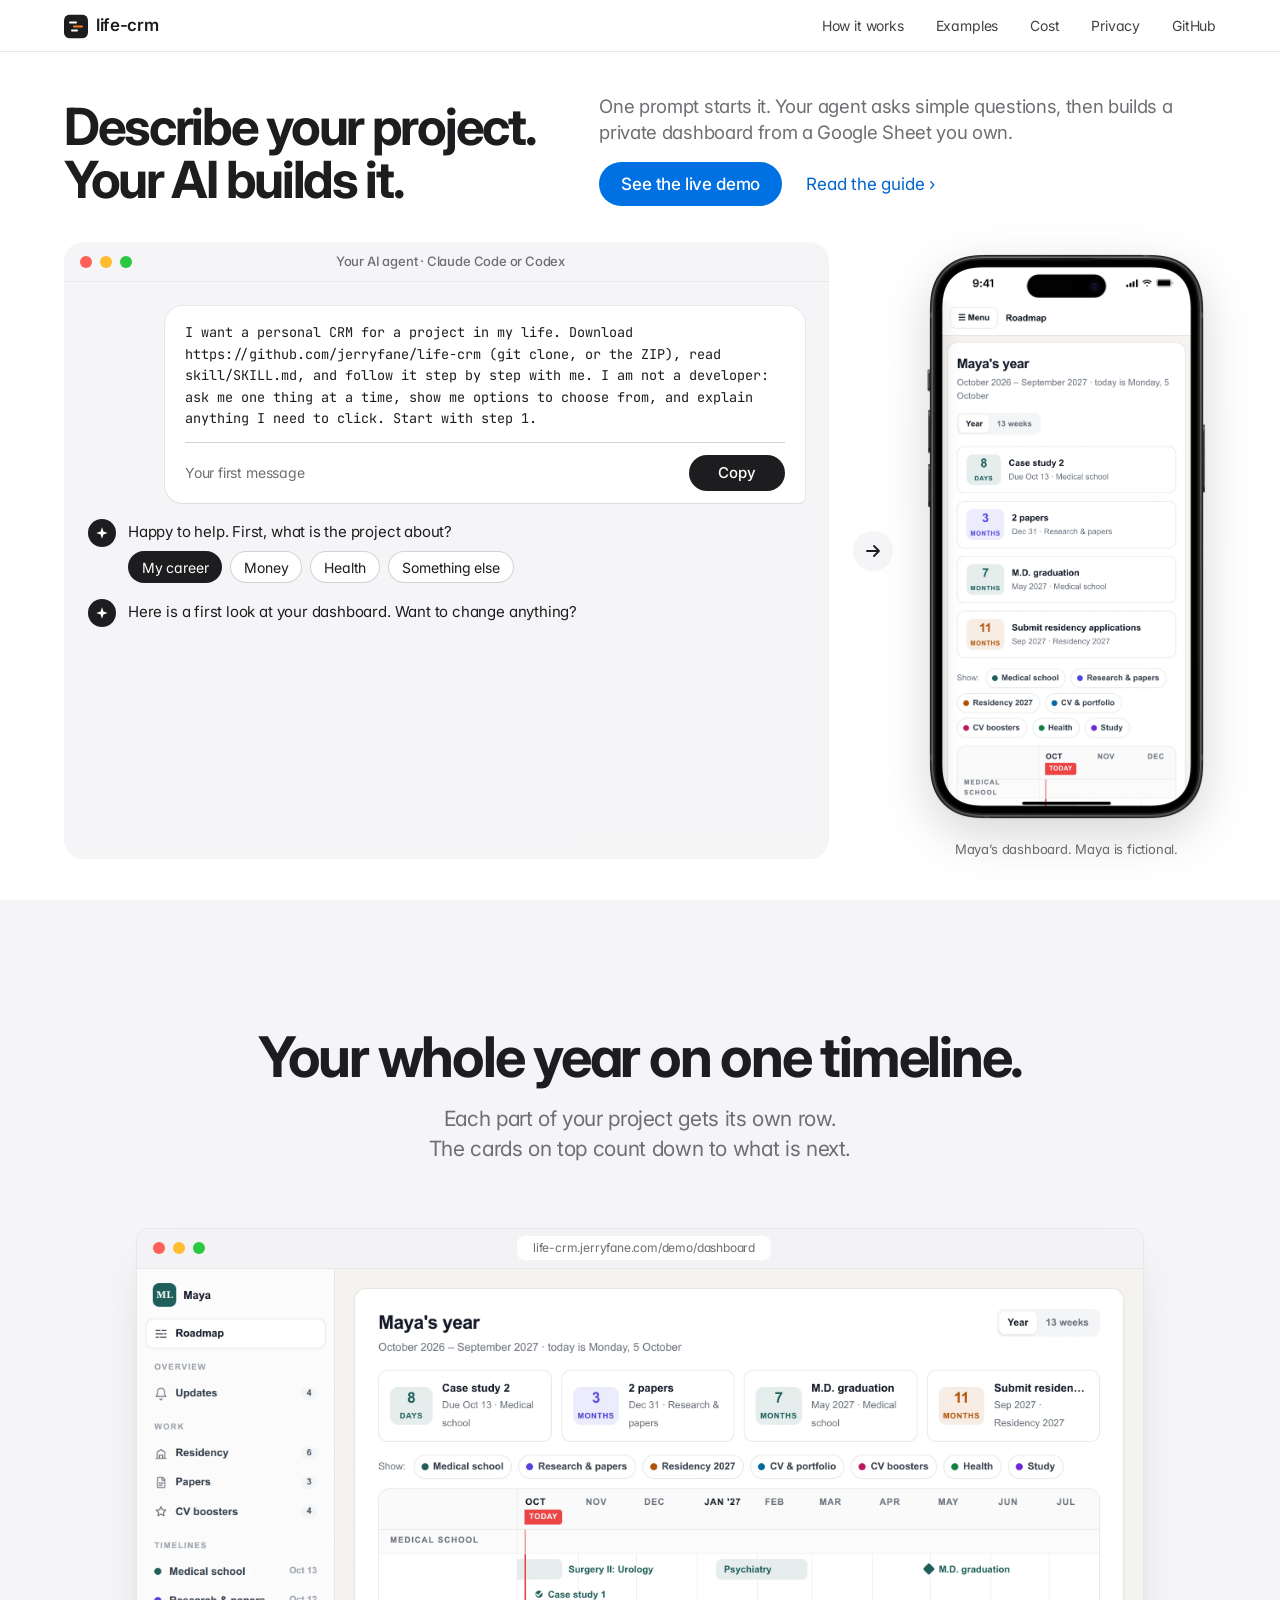
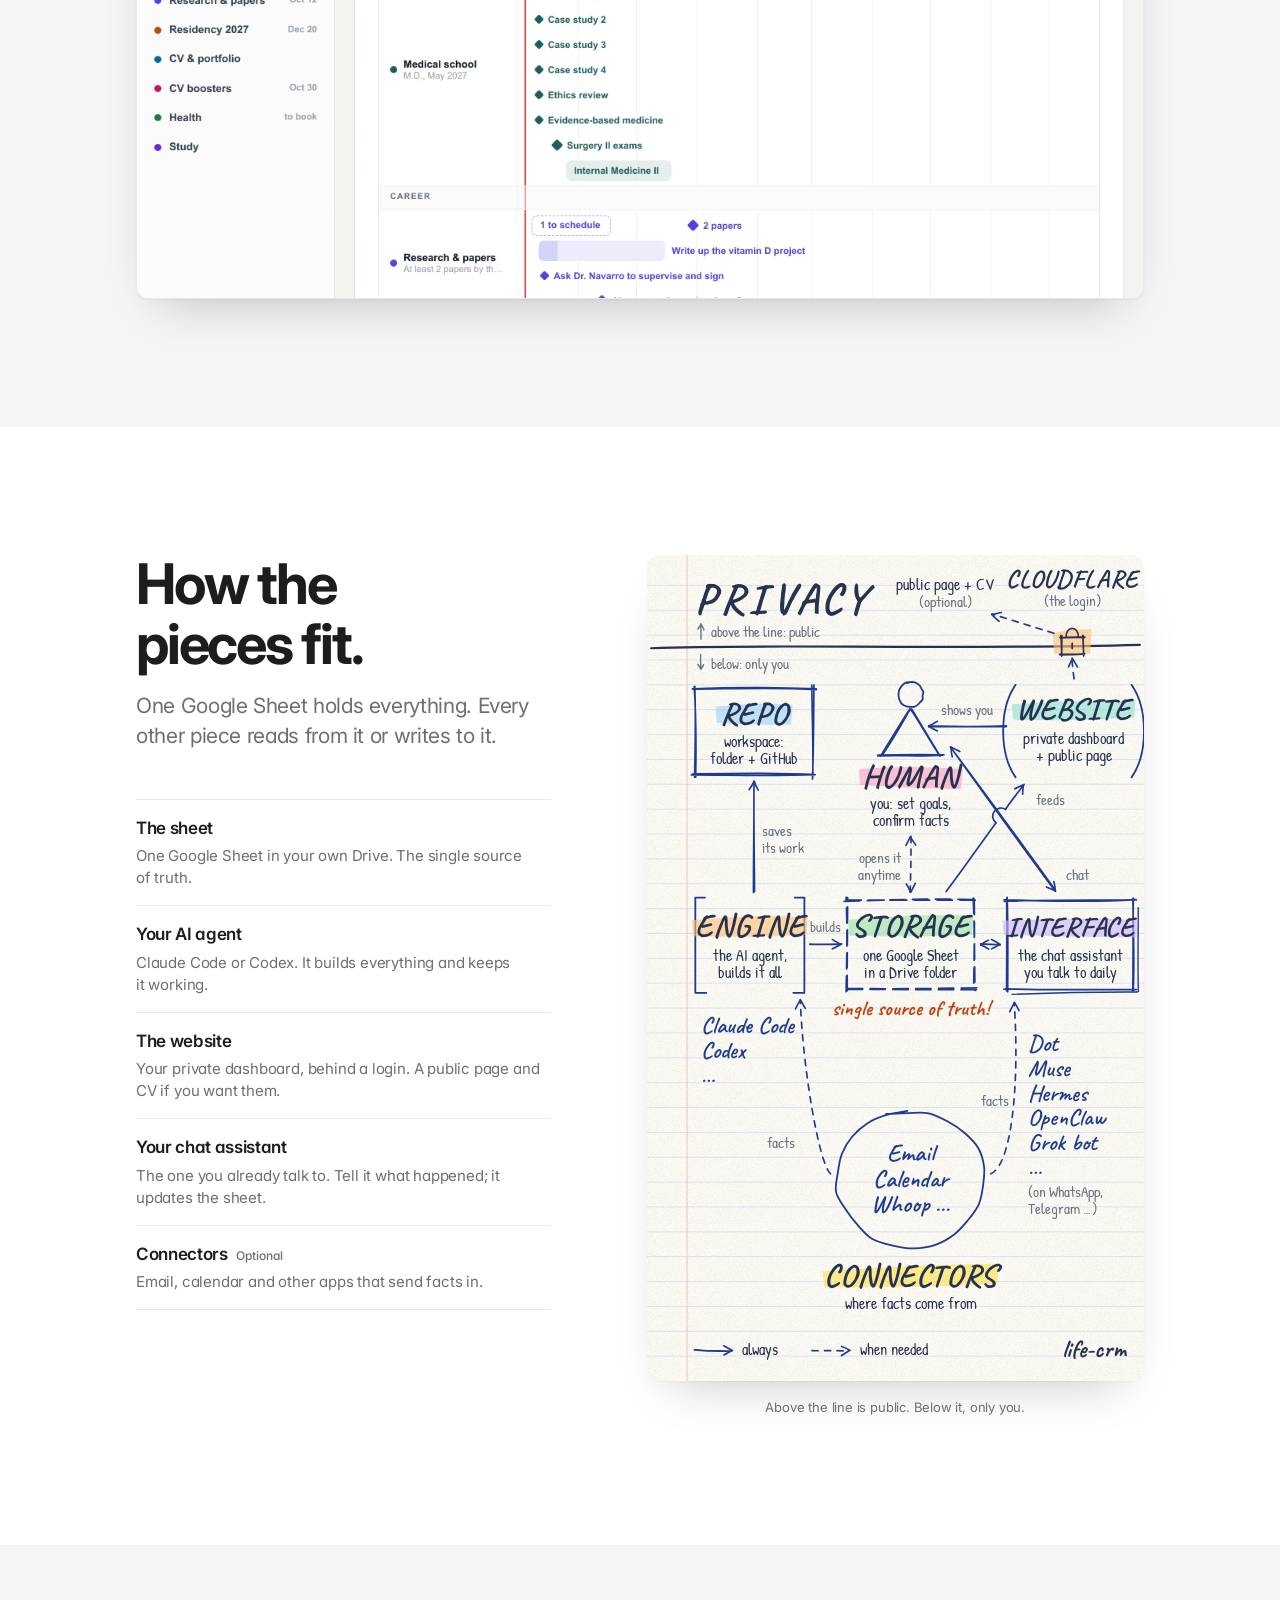
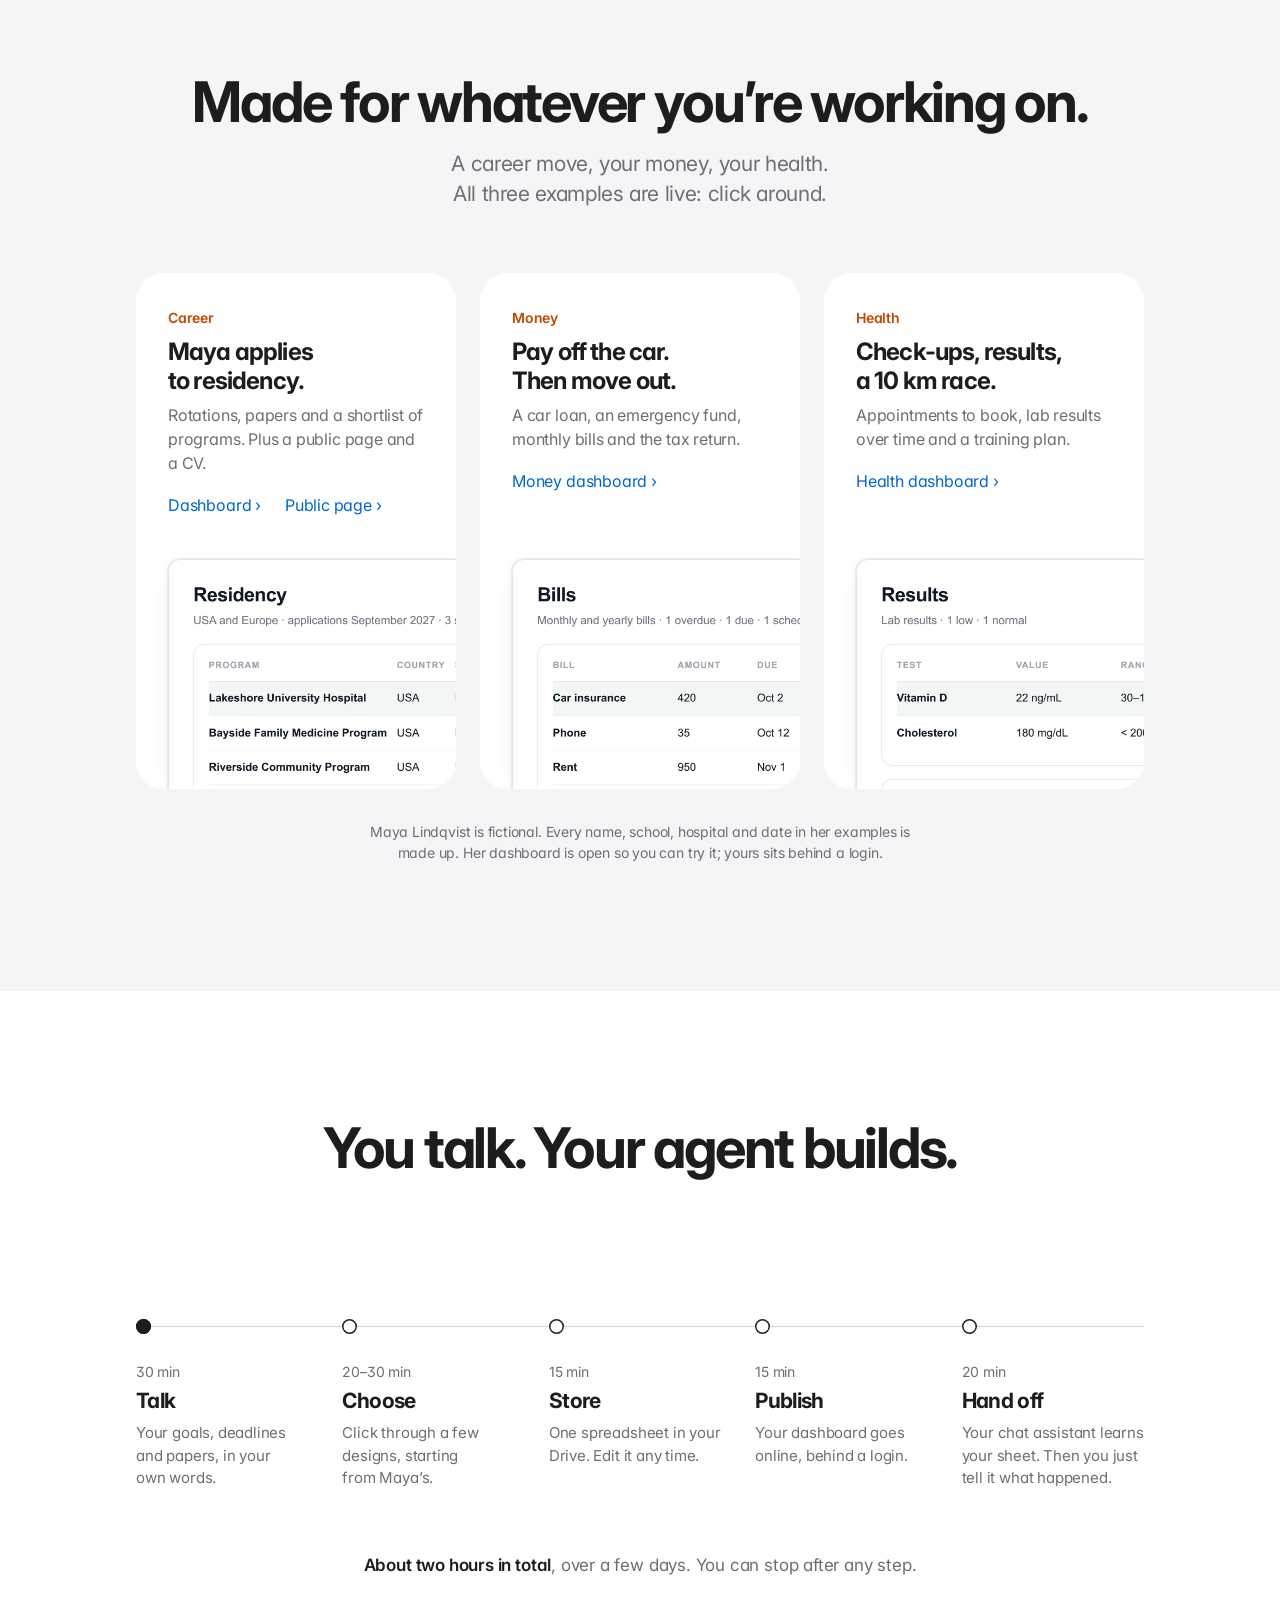
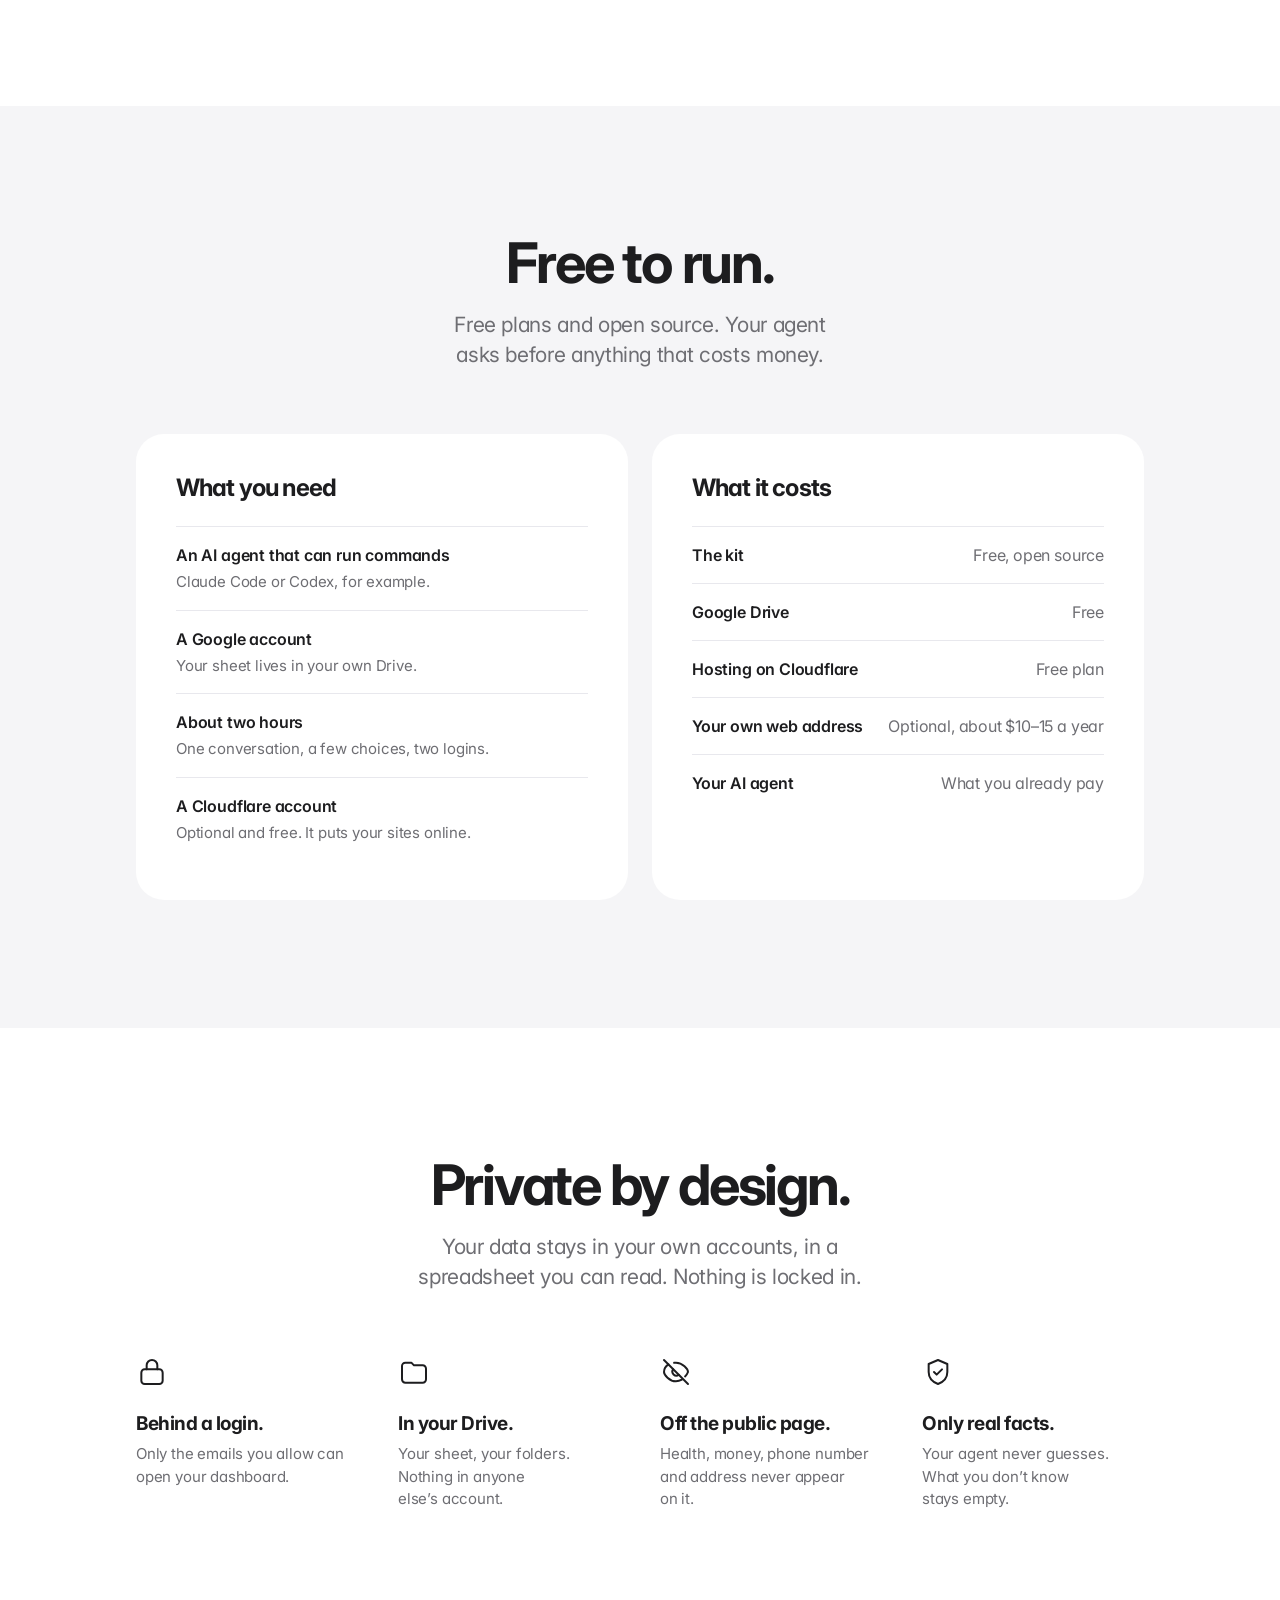
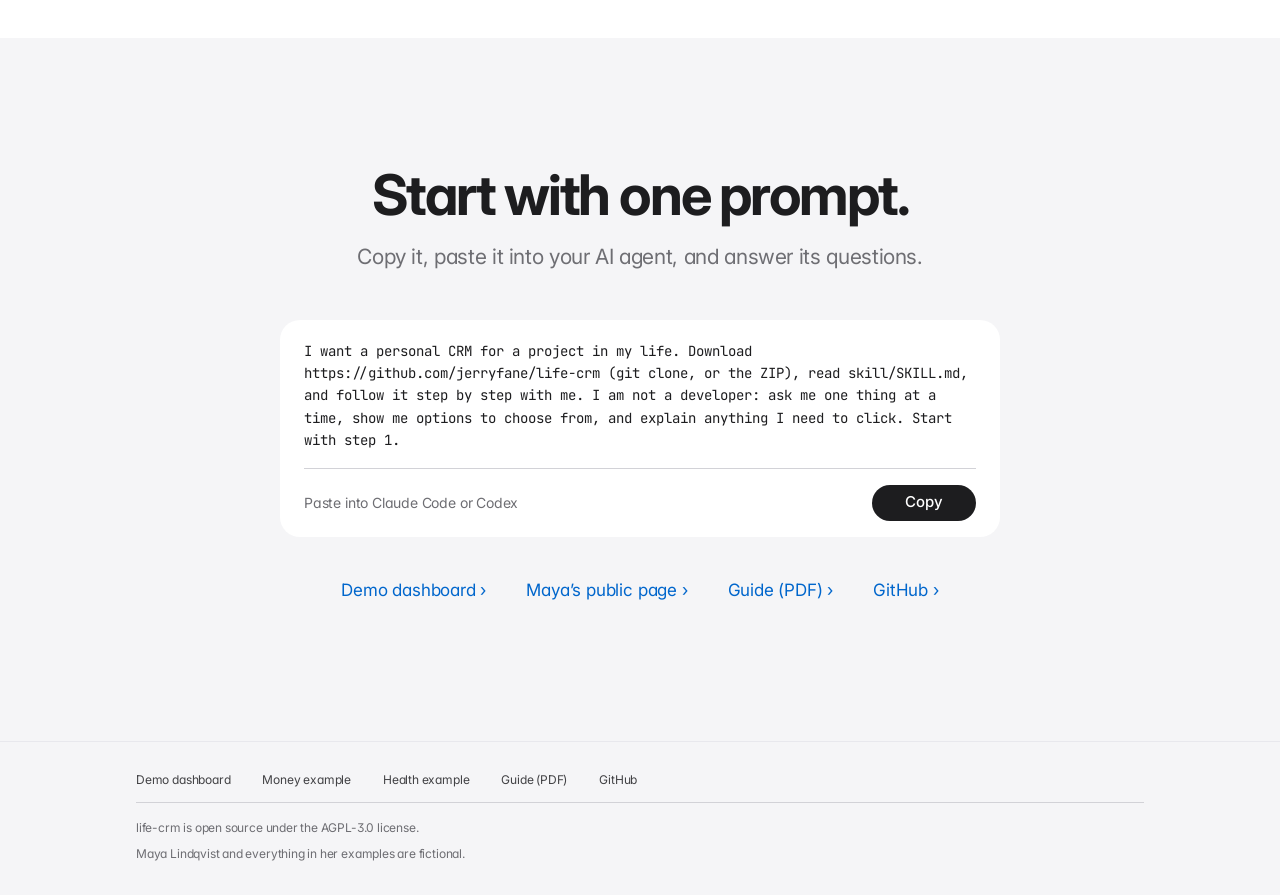
==== commit ae1ee665: "Landing: Lanes logo, hero chat plays out, sections reveal on scroll, setup steps follow the scroll" ====
--- a/demo/index.html
+++ b/demo/index.html
@@ -10,7 +10,8 @@
 <meta property="og:description" content="Describe your project to your AI agent. It asks simple questions, then builds a private dashboard from a Google Sheet you own.">
 <meta property="og:image" content="https://life-crm.jerryfane.com/img/shot-career-roadmap.webp">
 <link rel="canonical" href="https://life-crm.jerryfane.com/">
-<link rel="icon" href="data:image/svg+xml,%3Csvg xmlns='http://www.w3.org/2000/svg' viewBox='0 0 64 64'%3E%3Crect width='64' height='64' rx='14' fill='%231d1d1f'/%3E%3Cpath d='M16 22h32M16 32h22M16 42h28' stroke='%23fff' stroke-width='5' stroke-linecap='round'/%3E%3C/svg%3E">
+<link rel="icon" href="data:image/svg+xml,%3Csvg xmlns='http://www.w3.org/2000/svg' viewBox='0 0 16 16'%3E%3Crect width='16' height='16' rx='4' fill='%231d1d1f'/%3E%3Crect x='3' y='4' width='6' height='2' rx='1' fill='%23fff'/%3E%3Crect x='6' y='7' width='7' height='2' rx='1' fill='%23ff7a1a'/%3E%3Crect x='4' y='10' width='5' height='2' rx='1' fill='%23fff'/%3E%3C/svg%3E">
+<script>if (matchMedia('(prefers-reduced-motion: no-preference)').matches && 'IntersectionObserver' in window) document.documentElement.classList.add('motion');</script>
 <link rel="preconnect" href="https://fonts.googleapis.com">
 <link rel="preconnect" href="https://fonts.gstatic.com" crossorigin>
 <link rel="stylesheet" href="https://fonts.googleapis.com/css2?family=Inter:wght@400;500;600;700&family=JetBrains+Mono:wght@400;500&display=swap">
@@ -66,7 +67,7 @@
   -webkit-backdrop-filter: saturate(180%) blur(20px); backdrop-filter: saturate(180%) blur(20px); }
 .nav .wrap { display: flex; align-items: center; justify-content: space-between; height: 100%; max-width: var(--hero-w); }
 .logo { display: inline-flex; align-items: center; gap: 8px; min-height: 44px; font-size: 17px; font-weight: 600; letter-spacing: -.02em; text-decoration: none; }
-.logo svg { width: 22px; height: 22px; }
+.logo svg { width: 24px; height: 24px; }
 .nav nav { display: flex; gap: 8px; margin-right: -12px; }
 .nav nav a { display: inline-flex; align-items: center; min-height: 44px; padding: 0 12px; font-size: 14px; color: var(--m2); text-decoration: none; transition: color .2s; }
 .nav nav a:hover { color: var(--t); }
@@ -272,18 +273,68 @@
   .foot nav { display: grid; grid-template-columns: repeat(2, minmax(0, 1fr)); gap: 0 16px; }
 }
 
-/* ── short phones (iPhone SE): tighten the hero so the prompt and its Copy button stay in the first screen ── */
+/* ── short phones (iPhone SE): tighten the hero so the whole chat stays in the first screen ── */
 @media (max-width: 640px) and (max-height: 700px) {
-  .hero-in { padding-top: 16px; gap: 16px; }
+  .hero-in { padding: 16px var(--pad-x) 12px; gap: 16px; }
   .head { gap: 8px; }
   h1 { font-size: 30px; }
   .sub { font-size: 15px; line-height: 1.4; }
   .cta { margin-top: 8px; }
   .chat-h { height: 36px; }
-  .chat-b { padding: 12px; }
+  .chat-b { gap: 12px; padding: 12px; }
   .msg.me { padding: 12px 14px 8px; }
   .msg.me .mono { font-size: 12.5px; line-height: 1.5; }
   .msg.me .prompt-f { margin-top: 8px; padding-top: 8px; }
+  .msg.ai { font-size: 14px; }
+  .chips { display: none; }
+}
+
+/* ── motion: only when the device has not asked for reduced motion (html.motion is set in <head>) ── */
+@keyframes mo-up { from { opacity: 0; transform: translateY(16px); } }
+@keyframes mo-in { from { opacity: 0; transform: translateY(8px); } }
+@keyframes mo-fade { from { opacity: 0; } }
+@keyframes mo-dots { 0% { opacity: 0; } 12%, 82% { opacity: 1; } 100% { opacity: 0; } }
+@keyframes mo-bounce { 0%, 60%, 100% { transform: none; opacity: .35; } 30% { transform: translateY(-3px); opacity: 1; } }
+@keyframes mo-chip { from { opacity: 0; transform: scale(.88); } }
+@keyframes mo-pick { from { background: #fff; color: var(--t); box-shadow: inset 0 0 0 1px var(--line); } }
+@keyframes mo-slide { from { opacity: 0; transform: translateX(64px); } }
+@keyframes mo-arrow { from { opacity: 0; transform: translateX(-16px); } }
+
+/* hero: the chat plays out once, then the iPhone slides in with the result */
+.msg.ai { position: relative; }
+.typing { position: absolute; left: 40px; top: 8px; display: flex; gap: 4px; opacity: 0; pointer-events: none; }
+.typing i { width: 6px; height: 6px; border-radius: 50%; background: var(--m); animation: mo-bounce 1s infinite; }
+.typing i:nth-child(2) { animation-delay: .15s; }
+.typing i:nth-child(3) { animation-delay: .3s; }
+.chat-b > .msg.ai:nth-child(2) { --d: .7s; }
+.chat-b > .msg.ai:nth-child(3) { --d: 2.3s; }
+.chips span:nth-child(2) { --c: 1; }
+.chips span:nth-child(3) { --c: 2; }
+.chips span:nth-child(4) { --c: 3; }
+.motion .chat .msg.me { animation: mo-up .6s cubic-bezier(.16, 1, .3, 1) .1s both; }
+.motion .chat .msg.ai { animation: mo-in .4s ease-out var(--d) both; }
+.motion .chat .msg.ai > :not(.ava):not(.typing) { animation: mo-fade .4s ease-out calc(var(--d) + .75s) both; }
+.motion .typing { animation: mo-dots .85s linear var(--d) both; }
+.motion .chips span { animation: mo-chip .4s cubic-bezier(.16, 1, .3, 1) calc(1.55s + var(--c, 0) * 70ms) both; }
+.motion .chips span.on { animation: mo-chip .4s cubic-bezier(.16, 1, .3, 1) 1.55s both, mo-pick .3s ease 2.05s both; }
+.motion .after .arrow { animation: mo-arrow .5s cubic-bezier(.16, 1, .3, 1) 3.15s both; }
+.motion .after .phc { animation: mo-slide 1s cubic-bezier(.16, 1, .3, 1) 3.25s both; }
+
+/* sections: slide into place as they come into view, once */
+.sec { overflow-x: clip; }
+.motion .rv { opacity: 0; transform: translate3d(0, 40px, 0);
+  transition: opacity .9s cubic-bezier(.16, 1, .3, 1) calc(var(--i, 0) * 90ms), transform 1s cubic-bezier(.16, 1, .3, 1) calc(var(--i, 0) * 90ms); }
+.motion .rv.rv-r { transform: translate3d(56px, 0, 0); }
+.motion .rv.in { opacity: 1; transform: none; }
+
+/* setup steps: the line fills and each step lights up as you scroll past it, both ways */
+.steps .fill { display: none; }
+.motion .steps .fill { display: block; position: absolute; left: 0; right: 0; top: 7px; height: 1px; background: var(--t); transform: scaleX(var(--p, 0)); transform-origin: 0 50%; }
+.motion .steps li::before { transition: background-color .25s; }
+.motion .steps li:first-child:not(.done)::before { background: #fff; }
+.motion .steps li.done::before { background: var(--t); }
+@media (max-width: 959px) {
+  .motion .steps .fill { left: 7px; right: auto; top: 8px; bottom: 8px; width: 1px; height: auto; transform: scaleY(var(--p, 0)); transform-origin: 50% 0; }
 }
 </style>
 </head>
@@ -291,7 +342,7 @@
 
 <header class="nav">
   <div class="wrap">
-    <a class="logo" href="/" aria-label="life-crm home"><svg viewBox="0 0 22 22" aria-hidden="true"><rect width="22" height="22" rx="6" fill="#1d1d1f"/><path d="M6 7.5h10M6 11h7M6 14.5h9" stroke="#fff" stroke-width="1.8" stroke-linecap="round"/></svg>life-crm</a>
+    <a class="logo" href="/" aria-label="life-crm home"><svg viewBox="0 0 24 24" aria-hidden="true"><rect width="24" height="24" rx="6" fill="#1d1d1f"/><rect x="5" y="7" width="8" height="2" rx="1" fill="#fff"/><rect x="9" y="11" width="10" height="2" rx="1" fill="#ff7a1a"/><rect x="7" y="15" width="7" height="2" rx="1" fill="#fff"/></svg>life-crm</a>
     <nav aria-label="Main">
       <a href="#how">How it works</a>
       <a href="#examples">Examples</a>
@@ -519,6 +570,58 @@
       clearTimeout(btn._t); btn._t = setTimeout(() => { btn.textContent = label; btn.classList.remove('ok'); }, 2000);
     });
   });
+
+  /* ── motion (skipped when the device asks for reduced motion) ── */
+  const $$ = (s) => [...document.querySelectorAll(s)];
+  // The logo sits on whole screen pixels, so its bars stay sharp at any zoom.
+  const logos = $$('.logo svg');
+  const snap = () => logos.forEach((el) => {
+    el.style.transform = '';
+    const d = devicePixelRatio || 1, r = el.getBoundingClientRect();
+    const dx = Math.round(r.left * d) / d - r.left, dy = Math.round(r.top * d) / d - r.top;
+    if (Math.abs(dx) > .001 || Math.abs(dy) > .001) el.style.transform = `translate(${dx.toFixed(3)}px, ${dy.toFixed(3)}px)`;
+  });
+  snap(); addEventListener('resize', snap); document.fonts?.ready.then(snap);
+
+  if (!document.documentElement.classList.contains('motion')) return;
+  $$('.chat .msg.ai').forEach((m) => m.insertAdjacentHTML('beforeend', '<span class="typing" aria-hidden="true"><i></i><i></i><i></i></span>'));
+
+  const groups = [
+    '#timeline h2, #timeline .lead', '#timeline .shot',
+    '#pieces h2, #pieces .lead, #pieces dl > div', '#pieces figure',
+    '#examples h2, #examples .lead', '#examples .tile', '#examples .note',
+    '#how h2, #how .lead', '#how .total',
+    '#cost h2, #cost .lead', '#cost .card',
+    '#privacy h2, #privacy .lead', '#privacy .priv li',
+    '#start h2, #start .lead, #start .prompt, #start .links-row',
+  ];
+  const io = new IntersectionObserver((es) => es.forEach((e) => {
+    if (e.isIntersecting) { e.target.classList.add('in'); io.unobserve(e.target); }
+  }), { rootMargin: '0px 0px -12% 0px' });
+  groups.forEach((sel) => $$(sel).forEach((el, i) => {
+    el.classList.add('rv'); if (el.matches('#pieces figure')) el.classList.add('rv-r');
+    el.style.setProperty('--i', i); io.observe(el);
+  }));
+
+  const steps = document.querySelector('#how .steps'), lis = $$('#how .steps li');
+  const fill = document.createElement('div');
+  fill.className = 'fill'; fill.setAttribute('aria-hidden', 'true');
+  steps.appendChild(fill);
+  let raf = 0;
+  const follow = () => {
+    raf = 0;
+    const vh = innerHeight, r = steps.getBoundingClientRect();
+    const down = matchMedia('(max-width: 959px)').matches;
+    const p = down ? (vh * .7 - r.top) / r.height : (vh * .85 - r.top) / (vh * .5);
+    const k = Math.max(0, Math.min(1, p));
+    steps.style.setProperty('--p', k.toFixed(4));
+    const end = k * (down ? r.height : r.width) + 1;
+    lis.forEach((li) => li.classList.toggle('done', (down ? li.offsetTop : li.offsetLeft) <= end));
+  };
+  const queue = () => { if (!raf) raf = requestAnimationFrame(follow); };
+  addEventListener('scroll', queue, { passive: true });
+  addEventListener('resize', queue);
+  follow();
 })();
 </script>
 </body>
